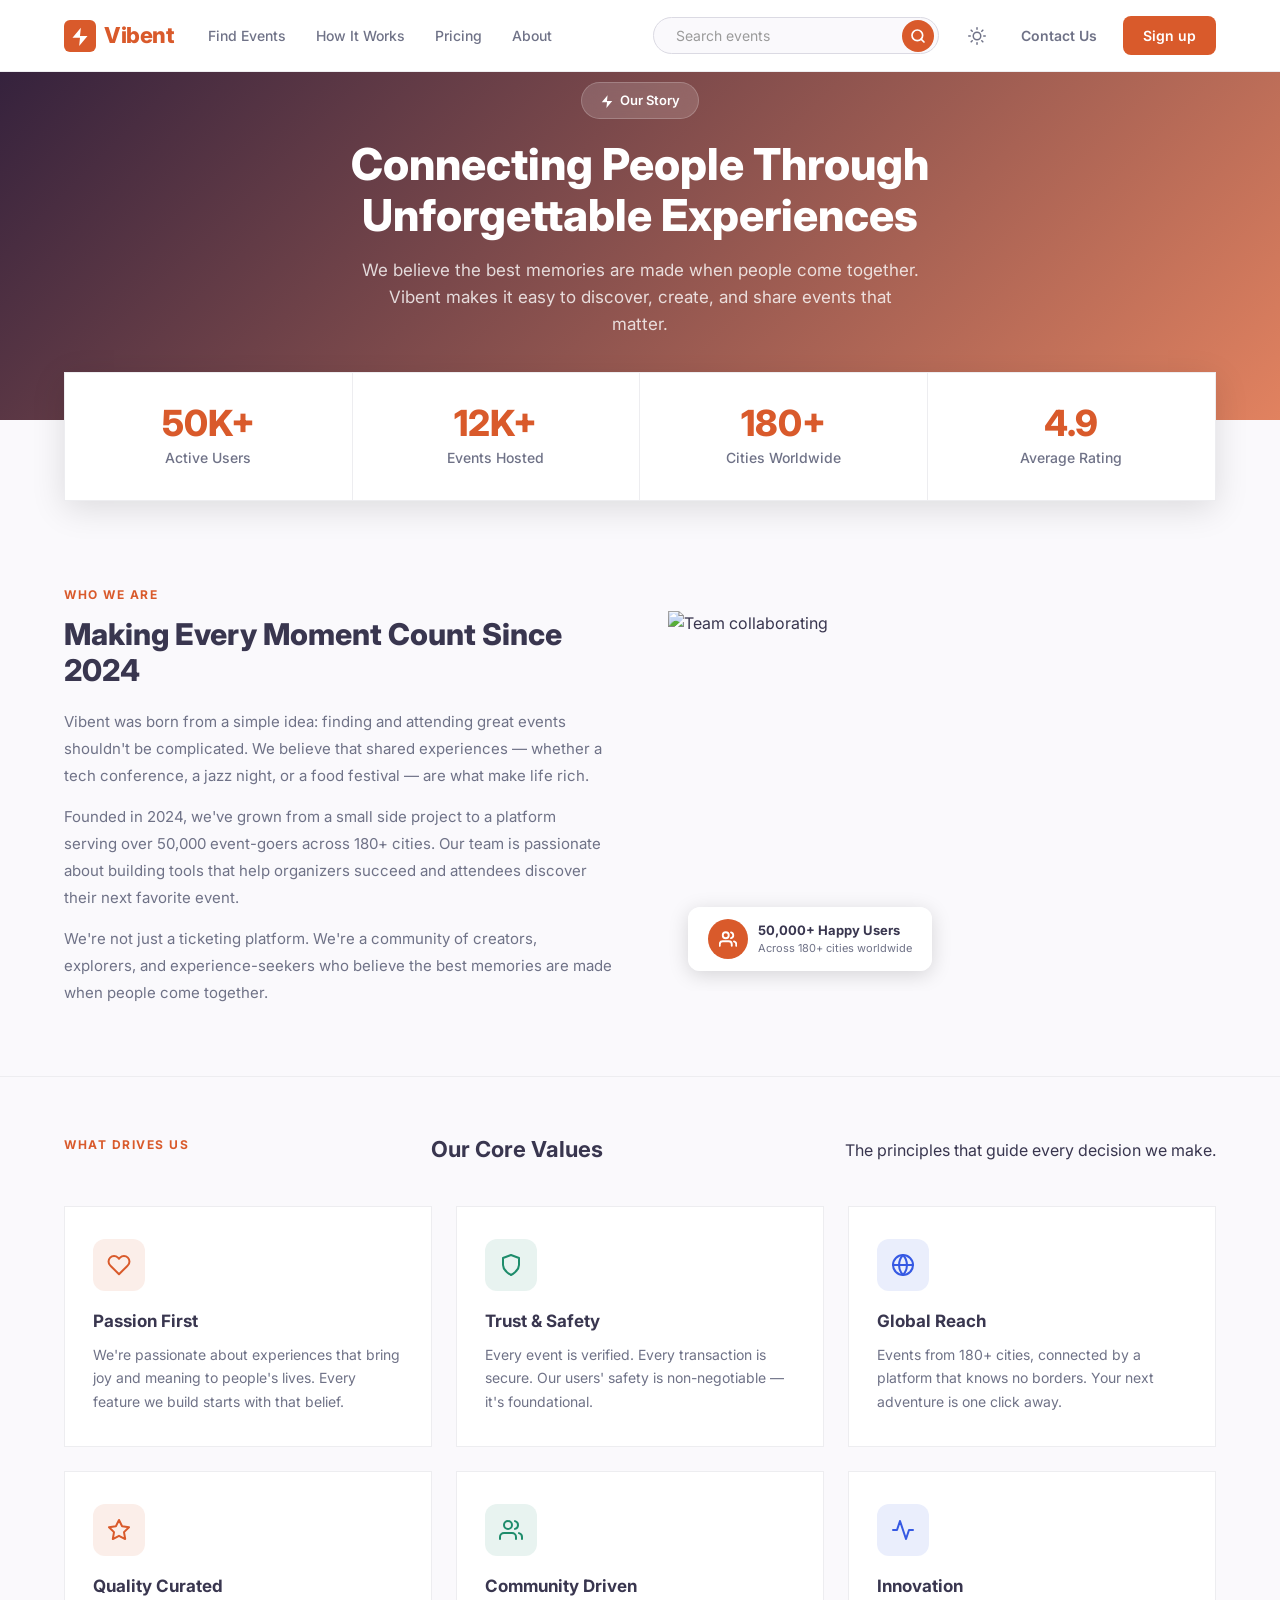
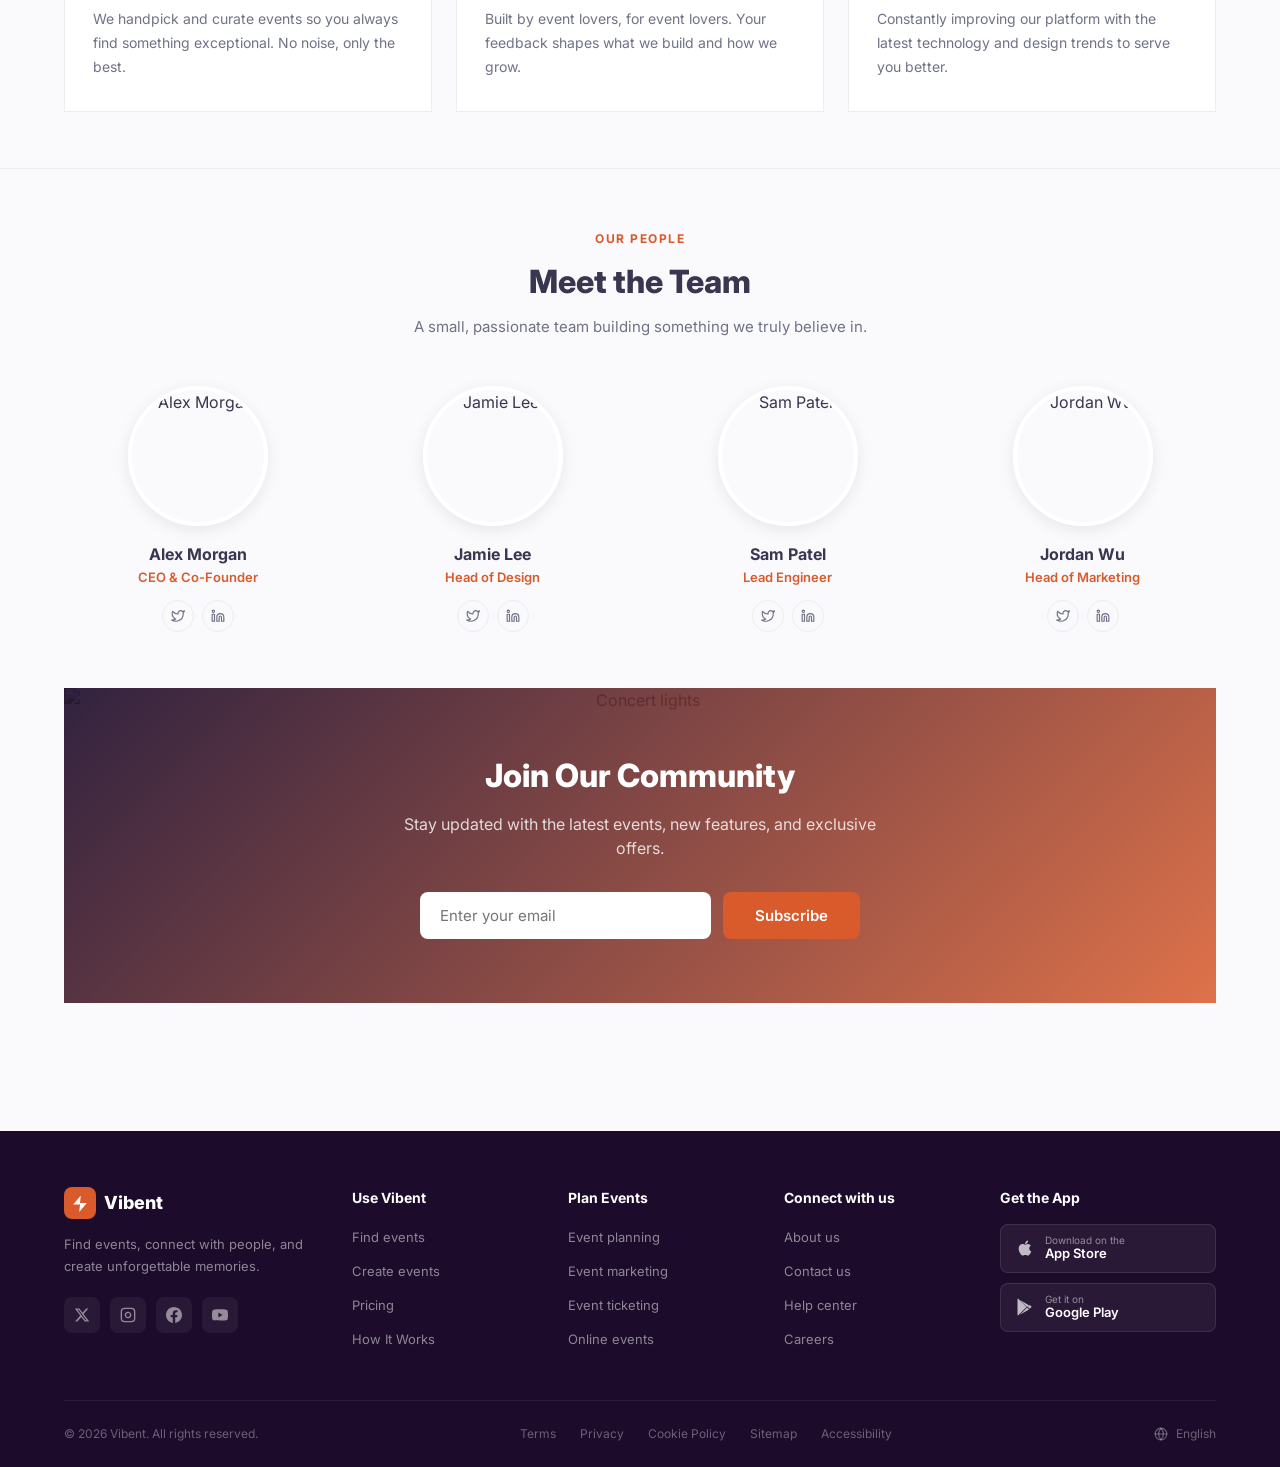
==== about.html @ e86fed25 "Initial project setup" ====
<!DOCTYPE html>
<html lang="en" data-theme="light">
<head>
  <meta charset="UTF-8">
  <meta name="viewport" content="width=device-width, initial-scale=1.0">
  <meta name="description" content="About Vibent — Our mission to connect people through unforgettable experiences.">
  <title>About — Vibent</title>
  <link rel="icon" type="image/svg+xml" href="favicon.svg">
  <link rel="preconnect" href="https://fonts.googleapis.com">
  <link rel="preconnect" href="https://fonts.gstatic.com" crossorigin>
  <link href="https://fonts.googleapis.com/css2?family=Inter:wght@400;500;600;700;800&display=swap" rel="stylesheet">
  <link rel="stylesheet" href="css/style.css">
  <link rel="stylesheet" href="css/responsive.css">
  <link rel="stylesheet" href="css/animations.css">
  <link rel="stylesheet" href="css/darkmode.css">
  <style>
    .about-hero-v2 { position:relative; height:420px; display:flex; align-items:center; overflow:hidden; }
    .about-hero-v2__bg { position:absolute; inset:0; }
    .about-hero-v2__bg img { width:100%; height:100%; object-fit:cover; }
    .about-hero-v2__overlay { position:absolute; inset:0; background:linear-gradient(135deg, rgba(28,11,43,0.92) 0%, rgba(217,90,43,0.75) 100%); }
    .about-hero-v2__content { position:relative; z-index:1; text-align:center; width:100%; }
    .about-hero-v2__badge { display:inline-flex; align-items:center; gap:6px; background:rgba(255,255,255,0.15); backdrop-filter:blur(8px); border:1px solid rgba(255,255,255,0.2); padding:8px 18px; border-radius:100px; font-size:13px; font-weight:600; color:#fff; margin-bottom:20px; }
    .about-hero-v2__title { font-size:44px; font-weight:800; color:#fff; line-height:1.15; margin-bottom:16px; }
    .about-hero-v2__sub { font-size:17px; color:rgba(255,255,255,0.8); max-width:560px; margin:0 auto; line-height:1.6; }

    .about-stats { display:grid; grid-template-columns:repeat(4,1fr); gap:0; background:var(--bg-white); border-radius:var(--radius-xl); box-shadow:var(--shadow-lg); margin-top:-48px; position:relative; z-index:2; border:1px solid var(--border-light); }
    .about-stat { text-align:center; padding:32px 20px; border-right:1px solid var(--border-light); }
    .about-stat:last-child { border-right:none; }
    .about-stat__number { font-size:36px; font-weight:800; color:var(--primary); line-height:1; margin-bottom:6px; }
    .about-stat__label { font-size:14px; color:var(--text-secondary); font-weight:500; }

    .about-story { display:grid; grid-template-columns:1fr 1fr; gap:56px; align-items:center; }
    .about-story__tag { display:inline-block; font-size:12px; font-weight:700; text-transform:uppercase; letter-spacing:1.5px; color:var(--primary); margin-bottom:12px; }
    .about-story__title { font-size:30px; font-weight:800; color:var(--text); line-height:1.2; margin-bottom:20px; }
    .about-story__text { font-size:15px; color:var(--text-secondary); line-height:1.8; margin-bottom:14px; }
    .about-story__image { border-radius:var(--radius-xl); overflow:hidden; position:relative; }
    .about-story__image img { width:100%; height:380px; object-fit:cover; display:block; }
    .about-story__image-badge { position:absolute; bottom:20px; left:20px; background:rgba(255,255,255,0.95); backdrop-filter:blur(8px); padding:12px 20px; border-radius:var(--radius-lg); display:flex; align-items:center; gap:10px; box-shadow:0 4px 20px rgba(0,0,0,0.15); }
    .about-story__image-badge-icon { width:40px; height:40px; background:var(--primary); border-radius:50%; display:flex; align-items:center; justify-content:center; color:#fff; }
    .about-story__image-badge-text { font-size:13px; font-weight:700; color:var(--text); }
    .about-story__image-badge-sub { font-size:11px; color:var(--text-secondary); font-weight:400; }

    .about-values-v2 { display:grid; grid-template-columns:repeat(3,1fr); gap:24px; }
    .about-value-v2 { background:var(--bg-white); border:1px solid var(--border-light); border-radius:var(--radius-xl); padding:32px 28px; transition:all 0.3s; position:relative; overflow:hidden; }
    .about-value-v2:hover { transform:translateY(-4px); box-shadow:var(--shadow-lg); border-color:var(--primary); }
    .about-value-v2::before { content:''; position:absolute; top:0; left:0; right:0; height:3px; background:var(--primary); transform:scaleX(0); transition:transform 0.3s; transform-origin:left; }
    .about-value-v2:hover::before { transform:scaleX(1); }
    .about-value-v2__icon { width:52px; height:52px; border-radius:var(--radius-lg); display:flex; align-items:center; justify-content:center; margin-bottom:18px; }
    .about-value-v2__icon svg { width:24px; height:24px; }
    .about-value-v2 h3 { font-size:17px; font-weight:700; color:var(--text); margin-bottom:8px; }
    .about-value-v2 p { font-size:14px; color:var(--text-secondary); line-height:1.7; }

    .about-team-v2__header { text-align:center; margin-bottom:48px; }
    .about-team-v2__tag { display:inline-block; font-size:12px; font-weight:700; text-transform:uppercase; letter-spacing:1.5px; color:var(--primary); margin-bottom:10px; }
    .about-team-v2__title { font-size:32px; font-weight:800; color:var(--text); margin-bottom:10px; }
    .about-team-v2__sub { font-size:15px; color:var(--text-secondary); max-width:480px; margin:0 auto; }

    .about-team-v2 { display:grid; grid-template-columns:repeat(4,1fr); gap:28px; }
    .about-team-card { text-align:center; }
    .about-team-card__image { width:140px; height:140px; border-radius:50%; overflow:hidden; margin:0 auto 16px; border:4px solid var(--bg-white); box-shadow:var(--shadow-md); position:relative; transition:transform 0.3s; }
    .about-team-card:hover .about-team-card__image { transform:scale(1.05); }
    .about-team-card__image img { width:100%; height:100%; object-fit:cover; }
    .about-team-card__name { font-size:16px; font-weight:700; color:var(--text); margin-bottom:2px; }
    .about-team-card__role { font-size:13px; color:var(--primary); font-weight:600; margin-bottom:12px; }
    .about-team-card__socials { display:flex; justify-content:center; gap:8px; }
    .about-team-card__social { width:32px; height:32px; border-radius:50%; border:1px solid var(--border-light); display:flex; align-items:center; justify-content:center; color:var(--text-secondary); transition:all 0.2s; }
    .about-team-card__social:hover { background:var(--primary); color:#fff; border-color:var(--primary); }
    .about-team-card__social svg { width:14px; height:14px; }

    .about-cta { position:relative; border-radius:var(--radius-xl); overflow:hidden; padding:64px 48px; text-align:center; }
    .about-cta__bg { position:absolute; inset:0; }
    .about-cta__bg img { width:100%; height:100%; object-fit:cover; }
    .about-cta__overlay { position:absolute; inset:0; background:linear-gradient(135deg, rgba(28,11,43,0.9) 0%, rgba(217,90,43,0.85) 100%); }
    .about-cta__content { position:relative; z-index:1; }
    .about-cta__title { font-size:32px; font-weight:800; color:#fff; margin-bottom:12px; }
    .about-cta__sub { font-size:16px; color:rgba(255,255,255,0.8); margin-bottom:32px; max-width:480px; margin-left:auto; margin-right:auto; }
    .about-cta__form { display:flex; gap:12px; max-width:440px; margin:0 auto; }
    .about-cta__form input { flex:1; padding:14px 20px; border:none; border-radius:var(--radius); font-size:15px; outline:none; }
    .about-cta__form button { padding:14px 32px; background:var(--primary); color:#fff; border:none; border-radius:var(--radius); font-size:15px; font-weight:600; cursor:pointer; transition:background 0.2s; white-space:nowrap; }
    .about-cta__form button:hover { background:#c04a20; }

    @media(max-width:1024px) {
      .about-hero-v2__title { font-size:34px; }
      .about-stats { grid-template-columns:repeat(2,1fr); }
      .about-stat:nth-child(2) { border-right:none; }
      .about-stat:nth-child(1),.about-stat:nth-child(2) { border-bottom:1px solid var(--border-light); }
      .about-story { grid-template-columns:1fr; gap:40px; }
      .about-values-v2 { grid-template-columns:repeat(2,1fr); }
      .about-team-v2 { grid-template-columns:repeat(2,1fr); gap:32px; }
    }
    @media(max-width:640px) {
      .about-hero-v2 { height:340px; }
      .about-hero-v2__title { font-size:26px; }
      .about-hero-v2__sub { font-size:15px; }
      .about-stats { grid-template-columns:1fr 1fr; margin-top:-32px; }
      .about-stat { padding:24px 16px; }
      .about-stat__number { font-size:28px; }
      .about-story__title { font-size:24px; }
      .about-values-v2 { grid-template-columns:1fr; }
      .about-team-v2 { grid-template-columns:1fr 1fr; }
      .about-cta { padding:40px 24px; }
      .about-cta__title { font-size:24px; }
      .about-cta__form { flex-direction:column; }
    }
  </style>
</head>
<body>

  <nav class="navbar" id="navbar">
    <div class="navbar__inner">
      <a href="index.html" class="navbar__brand">
        <span class="navbar__brand-icon"><svg width="20" height="20" viewBox="0 0 24 24" fill="currentColor"><path d="M13 2L3 14h9l-1 10 10-12h-9l1-10z"/></svg></span>
        Vibent
      </a>
      <div class="navbar__links" id="navLinks">
        <a href="events.html" class="navbar__link">Find Events</a>
        <a href="how-it-works.html" class="navbar__link">How It Works</a>
        <a href="pricing.html" class="navbar__link">Pricing</a>
        <a href="about.html" class="navbar__link">About</a>
      </div>
      <div class="navbar__spacer"></div>
      <div class="navbar__search">
        <input type="text" id="navSearchInput" placeholder="Search events" aria-label="Search events">
        <button class="navbar__search-btn" aria-label="Search">
          <svg width="16" height="16" viewBox="0 0 24 24" fill="none" stroke="currentColor" stroke-width="2.5" stroke-linecap="round" stroke-linejoin="round"><circle cx="11" cy="11" r="8"/><line x1="21" y1="21" x2="16.65" y2="16.65"/></svg>
        </button>
      </div>
      <div class="navbar__actions">
        <button class="theme-toggle" id="themeToggle" aria-label="Toggle dark mode">
          <svg class="icon-sun" width="18" height="18" viewBox="0 0 24 24" fill="none" stroke="currentColor" stroke-width="2" stroke-linecap="round" stroke-linejoin="round"><circle cx="12" cy="12" r="5"/><line x1="12" y1="1" x2="12" y2="3"/><line x1="12" y1="21" x2="12" y2="23"/><line x1="4.22" y1="4.22" x2="5.64" y2="5.64"/><line x1="18.36" y1="18.36" x2="19.78" y2="19.78"/><line x1="1" y1="12" x2="3" y2="12"/><line x1="21" y1="12" x2="23" y2="12"/><line x1="4.22" y1="19.78" x2="5.64" y2="18.36"/><line x1="18.36" y1="5.64" x2="19.78" y2="4.22"/></svg>
          <svg class="icon-moon" width="18" height="18" viewBox="0 0 24 24" fill="none" stroke="currentColor" stroke-width="2" stroke-linecap="round" stroke-linejoin="round"><path d="M21 12.79A9 9 0 1 1 11.21 3 7 7 0 0 0 21 12.79z"/></svg>
        </button>
        <a href="contact.html" class="btn btn--ghost" style="font-size:14px;">Contact Us</a>
        <a href="pricing.html" class="btn btn--primary" style="font-size:14px;">Sign up</a>
        <button class="navbar__hamburger" id="hamburger" aria-label="Menu">
          <span></span><span></span><span></span>
        </button>
      </div>
    </div>
  </nav>

  <!-- HERO -->
  <section class="about-hero-v2">
    <div class="about-hero-v2__bg">
      <img src="https://images.unsplash.com/photo-1540575467063-178a50c2df87?w=1400&h=500&fit=crop" alt="Event crowd" loading="eager">
    </div>
    <div class="about-hero-v2__overlay"></div>
    <div class="container about-hero-v2__content">
      <div class="about-hero-v2__badge">
        <svg width="14" height="14" viewBox="0 0 24 24" fill="currentColor"><path d="M13 2L3 14h9l-1 10 10-12h-9l1-10z"/></svg>
        Our Story
      </div>
      <h1 class="about-hero-v2__title">Connecting People Through<br>Unforgettable Experiences</h1>
      <p class="about-hero-v2__sub">We believe the best memories are made when people come together. Vibent makes it easy to discover, create, and share events that matter.</p>
    </div>
  </section>

  <!-- STATS -->
  <section style="padding:0 24px;">
    <div class="container">
      <div class="about-stats">
        <div class="about-stat">
          <div class="about-stat__number">50K+</div>
          <div class="about-stat__label">Active Users</div>
        </div>
        <div class="about-stat">
          <div class="about-stat__number">12K+</div>
          <div class="about-stat__label">Events Hosted</div>
        </div>
        <div class="about-stat">
          <div class="about-stat__number">180+</div>
          <div class="about-stat__label">Cities Worldwide</div>
        </div>
        <div class="about-stat">
          <div class="about-stat__number">4.9</div>
          <div class="about-stat__label">Average Rating</div>
        </div>
      </div>
    </div>
  </section>

  <!-- STORY -->
  <section class="section" style="padding-top:80px;">
    <div class="container">
      <div class="about-story">
        <div>
          <span class="about-story__tag">Who We Are</span>
          <h2 class="about-story__title">Making Every Moment Count Since 2024</h2>
          <p class="about-story__text">Vibent was born from a simple idea: finding and attending great events shouldn't be complicated. We believe that shared experiences — whether a tech conference, a jazz night, or a food festival — are what make life rich.</p>
          <p class="about-story__text">Founded in 2024, we've grown from a small side project to a platform serving over 50,000 event-goers across 180+ cities. Our team is passionate about building tools that help organizers succeed and attendees discover their next favorite event.</p>
          <p class="about-story__text">We're not just a ticketing platform. We're a community of creators, explorers, and experience-seekers who believe the best memories are made when people come together.</p>
        </div>
        <div class="about-story__image">
          <img src="https://images.unsplash.com/photo-1522071820081-009f0129c71c?w=600&h=400&fit=crop" alt="Team collaborating" loading="lazy">
          <div class="about-story__image-badge">
            <div class="about-story__image-badge-icon">
              <svg width="18" height="18" viewBox="0 0 24 24" fill="none" stroke="currentColor" stroke-width="2.5" stroke-linecap="round" stroke-linejoin="round"><path d="M17 21v-2a4 4 0 0 0-4-4H5a4 4 0 0 0-4 4v2"/><circle cx="9" cy="7" r="4"/><path d="M23 21v-2a4 4 0 0 0-3-3.87"/><path d="M16 3.13a4 4 0 0 1 0 7.75"/></svg>
            </div>
            <div>
              <div class="about-story__image-badge-text">50,000+ Happy Users</div>
              <div class="about-story__image-badge-sub">Across 180+ cities worldwide</div>
            </div>
          </div>
        </div>
      </div>
    </div>
  </section>

  <!-- VALUES -->
  <section class="section" style="background:var(--bg-secondary);border-top:1px solid var(--border-light);border-bottom:1px solid var(--border-light);">
    <div class="container">
      <div class="section__header" style="text-align:center;margin-bottom:40px;">
        <span style="display:inline-block;font-size:12px;font-weight:700;text-transform:uppercase;letter-spacing:1.5px;color:var(--primary);margin-bottom:10px;">What Drives Us</span>
        <h2 class="section__title">Our Core Values</h2>
        <p class="section__desc">The principles that guide every decision we make.</p>
      </div>
      <div class="about-values-v2">
        <div class="about-value-v2">
          <div class="about-value-v2__icon" style="background:rgba(217,90,43,0.1);color:var(--primary);">
            <svg viewBox="0 0 24 24" fill="none" stroke="currentColor" stroke-width="2" stroke-linecap="round" stroke-linejoin="round"><path d="M20.84 4.61a5.5 5.5 0 0 0-7.78 0L12 5.67l-1.06-1.06a5.5 5.5 0 0 0-7.78 7.78l1.06 1.06L12 21.23l7.78-7.78 1.06-1.06a5.5 5.5 0 0 0 0-7.78z"/></svg>
          </div>
          <h3>Passion First</h3>
          <p>We're passionate about experiences that bring joy and meaning to people's lives. Every feature we build starts with that belief.</p>
        </div>
        <div class="about-value-v2">
          <div class="about-value-v2__icon" style="background:rgba(30,140,107,0.1);color:#1E8C6B;">
            <svg viewBox="0 0 24 24" fill="none" stroke="currentColor" stroke-width="2" stroke-linecap="round" stroke-linejoin="round"><path d="M12 22s8-4 8-10V5l-8-3-8 3v7c0 6 8 10 8 10z"/></svg>
          </div>
          <h3>Trust & Safety</h3>
          <p>Every event is verified. Every transaction is secure. Our users' safety is non-negotiable — it's foundational.</p>
        </div>
        <div class="about-value-v2">
          <div class="about-value-v2__icon" style="background:rgba(54,89,227,0.1);color:#3659E3;">
            <svg viewBox="0 0 24 24" fill="none" stroke="currentColor" stroke-width="2" stroke-linecap="round" stroke-linejoin="round"><circle cx="12" cy="12" r="10"/><line x1="2" y1="12" x2="22" y2="12"/><path d="M12 2a15.3 15.3 0 0 1 4 10 15.3 15.3 0 0 1-4 10 15.3 15.3 0 0 1-4-10 15.3 15.3 0 0 1 4-10z"/></svg>
          </div>
          <h3>Global Reach</h3>
          <p>Events from 180+ cities, connected by a platform that knows no borders. Your next adventure is one click away.</p>
        </div>
        <div class="about-value-v2">
          <div class="about-value-v2__icon" style="background:rgba(217,90,43,0.1);color:var(--primary);">
            <svg viewBox="0 0 24 24" fill="none" stroke="currentColor" stroke-width="2" stroke-linecap="round" stroke-linejoin="round"><polygon points="12 2 15.09 8.26 22 9.27 17 14.14 18.18 21.02 12 17.77 5.82 21.02 7 14.14 2 9.27 8.91 8.26 12 2"/></svg>
          </div>
          <h3>Quality Curated</h3>
          <p>We handpick and curate events so you always find something exceptional. No noise, only the best.</p>
        </div>
        <div class="about-value-v2">
          <div class="about-value-v2__icon" style="background:rgba(30,140,107,0.1);color:#1E8C6B;">
            <svg viewBox="0 0 24 24" fill="none" stroke="currentColor" stroke-width="2" stroke-linecap="round" stroke-linejoin="round"><path d="M17 21v-2a4 4 0 0 0-4-4H5a4 4 0 0 0-4 4v2"/><circle cx="9" cy="7" r="4"/><path d="M23 21v-2a4 4 0 0 0-3-3.87"/><path d="M16 3.13a4 4 0 0 1 0 7.75"/></svg>
          </div>
          <h3>Community Driven</h3>
          <p>Built by event lovers, for event lovers. Your feedback shapes what we build and how we grow.</p>
        </div>
        <div class="about-value-v2">
          <div class="about-value-v2__icon" style="background:rgba(54,89,227,0.1);color:#3659E3;">
            <svg viewBox="0 0 24 24" fill="none" stroke="currentColor" stroke-width="2" stroke-linecap="round" stroke-linejoin="round"><polyline points="22 12 18 12 15 21 9 3 6 12 2 12"/></svg>
          </div>
          <h3>Innovation</h3>
          <p>Constantly improving our platform with the latest technology and design trends to serve you better.</p>
        </div>
      </div>
    </div>
  </section>

  <!-- TEAM -->
  <section class="section">
    <div class="container">
      <div class="about-team-v2__header">
        <span class="about-team-v2__tag">Our People</span>
        <h2 class="about-team-v2__title">Meet the Team</h2>
        <p class="about-team-v2__sub">A small, passionate team building something we truly believe in.</p>
      </div>
      <div class="about-team-v2">
        <div class="about-team-card">
          <div class="about-team-card__image">
            <img src="https://images.unsplash.com/photo-1507003211169-0a1dd7228f2d?w=300&h=300&fit=crop&crop=face" alt="Alex Morgan" loading="lazy">
          </div>
          <div class="about-team-card__name">Alex Morgan</div>
          <div class="about-team-card__role">CEO & Co-Founder</div>
          <div class="about-team-card__socials">
            <a href="#" class="about-team-card__social" aria-label="Twitter"><svg viewBox="0 0 24 24" fill="none" stroke="currentColor" stroke-width="2" stroke-linecap="round" stroke-linejoin="round"><path d="M23 3a10.9 10.9 0 0 1-3.14 1.53 4.48 4.48 0 0 0-7.86 3v1A10.66 10.66 0 0 1 3 4s-4 9 5 13a11.64 11.64 0 0 1-7 2c9 5 20 0 20-11.5a4.5 4.5 0 0 0-.08-.83A7.72 7.72 0 0 0 23 3z"/></svg></a>
            <a href="#" class="about-team-card__social" aria-label="LinkedIn"><svg viewBox="0 0 24 24" fill="none" stroke="currentColor" stroke-width="2" stroke-linecap="round" stroke-linejoin="round"><path d="M16 8a6 6 0 0 1 6 6v7h-4v-7a2 2 0 0 0-2-2 2 2 0 0 0-2 2v7h-4v-7a6 6 0 0 1 6-6z"/><rect x="2" y="9" width="4" height="12"/><circle cx="4" cy="4" r="2"/></svg></a>
          </div>
        </div>
        <div class="about-team-card">
          <div class="about-team-card__image">
            <img src="https://images.unsplash.com/photo-1494790108377-be9c29b29330?w=300&h=300&fit=crop&crop=face" alt="Jamie Lee" loading="lazy">
          </div>
          <div class="about-team-card__name">Jamie Lee</div>
          <div class="about-team-card__role">Head of Design</div>
          <div class="about-team-card__socials">
            <a href="#" class="about-team-card__social" aria-label="Twitter"><svg viewBox="0 0 24 24" fill="none" stroke="currentColor" stroke-width="2" stroke-linecap="round" stroke-linejoin="round"><path d="M23 3a10.9 10.9 0 0 1-3.14 1.53 4.48 4.48 0 0 0-7.86 3v1A10.66 10.66 0 0 1 3 4s-4 9 5 13a11.64 11.64 0 0 1-7 2c9 5 20 0 20-11.5a4.5 4.5 0 0 0-.08-.83A7.72 7.72 0 0 0 23 3z"/></svg></a>
            <a href="#" class="about-team-card__social" aria-label="LinkedIn"><svg viewBox="0 0 24 24" fill="none" stroke="currentColor" stroke-width="2" stroke-linecap="round" stroke-linejoin="round"><path d="M16 8a6 6 0 0 1 6 6v7h-4v-7a2 2 0 0 0-2-2 2 2 0 0 0-2 2v7h-4v-7a6 6 0 0 1 6-6z"/><rect x="2" y="9" width="4" height="12"/><circle cx="4" cy="4" r="2"/></svg></a>
          </div>
        </div>
        <div class="about-team-card">
          <div class="about-team-card__image">
            <img src="https://images.unsplash.com/photo-1472099645785-5658abf4ff4e?w=300&h=300&fit=crop&crop=face" alt="Sam Patel" loading="lazy">
          </div>
          <div class="about-team-card__name">Sam Patel</div>
          <div class="about-team-card__role">Lead Engineer</div>
          <div class="about-team-card__socials">
            <a href="#" class="about-team-card__social" aria-label="Twitter"><svg viewBox="0 0 24 24" fill="none" stroke="currentColor" stroke-width="2" stroke-linecap="round" stroke-linejoin="round"><path d="M23 3a10.9 10.9 0 0 1-3.14 1.53 4.48 4.48 0 0 0-7.86 3v1A10.66 10.66 0 0 1 3 4s-4 9 5 13a11.64 11.64 0 0 1-7 2c9 5 20 0 20-11.5a4.5 4.5 0 0 0-.08-.83A7.72 7.72 0 0 0 23 3z"/></svg></a>
            <a href="#" class="about-team-card__social" aria-label="LinkedIn"><svg viewBox="0 0 24 24" fill="none" stroke="currentColor" stroke-width="2" stroke-linecap="round" stroke-linejoin="round"><path d="M16 8a6 6 0 0 1 6 6v7h-4v-7a2 2 0 0 0-2-2 2 2 0 0 0-2 2v7h-4v-7a6 6 0 0 1 6-6z"/><rect x="2" y="9" width="4" height="12"/><circle cx="4" cy="4" r="2"/></svg></a>
          </div>
        </div>
        <div class="about-team-card">
          <div class="about-team-card__image">
            <img src="https://images.unsplash.com/photo-1438761681033-6461ffad8d80?w=300&h=300&fit=crop&crop=face" alt="Jordan Wu" loading="lazy">
          </div>
          <div class="about-team-card__name">Jordan Wu</div>
          <div class="about-team-card__role">Head of Marketing</div>
          <div class="about-team-card__socials">
            <a href="#" class="about-team-card__social" aria-label="Twitter"><svg viewBox="0 0 24 24" fill="none" stroke="currentColor" stroke-width="2" stroke-linecap="round" stroke-linejoin="round"><path d="M23 3a10.9 10.9 0 0 1-3.14 1.53 4.48 4.48 0 0 0-7.86 3v1A10.66 10.66 0 0 1 3 4s-4 9 5 13a11.64 11.64 0 0 1-7 2c9 5 20 0 20-11.5a4.5 4.5 0 0 0-.08-.83A7.72 7.72 0 0 0 23 3z"/></svg></a>
            <a href="#" class="about-team-card__social" aria-label="LinkedIn"><svg viewBox="0 0 24 24" fill="none" stroke="currentColor" stroke-width="2" stroke-linecap="round" stroke-linejoin="round"><path d="M16 8a6 6 0 0 1 6 6v7h-4v-7a2 2 0 0 0-2-2 2 2 0 0 0-2 2v7h-4v-7a6 6 0 0 1 6-6z"/><rect x="2" y="9" width="4" height="12"/><circle cx="4" cy="4" r="2"/></svg></a>
          </div>
        </div>
      </div>
    </div>
  </section>

  <!-- CTA -->
  <section class="section" style="padding-top:0;">
    <div class="container">
      <div class="about-cta">
        <div class="about-cta__bg">
          <img src="https://images.unsplash.com/photo-1492684223066-81342ee5ff30?w=1200&h=500&fit=crop" alt="Concert lights" loading="lazy">
        </div>
        <div class="about-cta__overlay"></div>
        <div class="about-cta__content">
          <h2 class="about-cta__title">Join Our Community</h2>
          <p class="about-cta__sub">Stay updated with the latest events, new features, and exclusive offers.</p>
          <form class="about-cta__form" id="newsletterForm">
            <input type="email" placeholder="Enter your email" required aria-label="Email address">
            <button type="submit">Subscribe</button>
          </form>
        </div>
      </div>
    </div>
  </section>

  <footer class="footer">
    <div class="container">
      <!-- Main Grid -->
      <div style="display:grid;grid-template-columns:1.4fr 1fr 1fr 1fr 1.2fr;gap:36px;padding-bottom:40px;border-bottom:1px solid rgba(255,255,255,0.08);">
        <!-- Brand -->
        <div>
          <a href="index.html" style="display:inline-flex;align-items:center;gap:8px;text-decoration:none;margin-bottom:14px;">
            <span style="width:32px;height:32px;background:var(--primary);border-radius:8px;display:flex;align-items:center;justify-content:center;color:#fff;"><svg width="18" height="18" viewBox="0 0 24 24" fill="currentColor"><path d="M13 2L3 14h9l-1 10 10-12h-9l1-10z"/></svg></span>
            <span style="font-size:18px;font-weight:800;color:#fff;">Vibent</span>
          </a>
          <p style="color:rgba(255,255,255,0.5);font-size:13px;line-height:1.7;max-width:260px;margin-bottom:20px;">Find events, connect with people, and create unforgettable memories.</p>
          <div style="display:flex;gap:10px;">
            <a href="#" style="width:36px;height:36px;display:flex;align-items:center;justify-content:center;border-radius:8px;background:rgba(255,255,255,0.06);color:rgba(255,255,255,0.5);transition:all 0.2s;text-decoration:none;" onmouseover="this.style.background='#1DA1F2';this.style.color='#fff'" onmouseout="this.style.background='rgba(255,255,255,0.06)';this.style.color='rgba(255,255,255,0.5)'" aria-label="Twitter"><svg width="16" height="16" viewBox="0 0 24 24" fill="currentColor"><path d="M18.244 2.25h3.308l-7.227 8.26 8.502 11.24H16.17l-5.214-6.817L4.99 21.75H1.68l7.73-8.835L1.254 2.25H8.08l4.713 6.231zm-1.161 17.52h1.833L7.084 4.126H5.117z"/></svg></a>
            <a href="#" style="width:36px;height:36px;display:flex;align-items:center;justify-content:center;border-radius:8px;background:rgba(255,255,255,0.06);color:rgba(255,255,255,0.5);transition:all 0.2s;text-decoration:none;" onmouseover="this.style.background='linear-gradient(45deg,#f09433,#e6683c,#dc2743,#cc2366,#bc1888)';this.style.color='#fff'" onmouseout="this.style.background='rgba(255,255,255,0.06)';this.style.color='rgba(255,255,255,0.5)'" aria-label="Instagram"><svg width="16" height="16" viewBox="0 0 24 24" fill="none" stroke="currentColor" stroke-width="2"><rect x="2" y="2" width="20" height="20" rx="5"/><path d="M16 11.37A4 4 0 1 1 12.63 8 4 4 0 0 1 16 11.37z"/><line x1="17.5" y1="6.5" x2="17.51" y2="6.5"/></svg></a>
            <a href="#" style="width:36px;height:36px;display:flex;align-items:center;justify-content:center;border-radius:8px;background:rgba(255,255,255,0.06);color:rgba(255,255,255,0.5);transition:all 0.2s;text-decoration:none;" onmouseover="this.style.background='#1877F2';this.style.color='#fff'" onmouseout="this.style.background='rgba(255,255,255,0.06)';this.style.color='rgba(255,255,255,0.5)'" aria-label="Facebook"><svg width="16" height="16" viewBox="0 0 24 24" fill="currentColor"><path d="M24 12.073c0-6.627-5.373-12-12-12s-12 5.373-12 12c0 5.99 4.388 10.954 10.125 11.854v-8.385H7.078v-3.47h3.047V9.43c0-3.007 1.792-4.669 4.533-4.669 1.312 0 2.686.235 2.686.235v2.953H15.83c-1.491 0-1.956.925-1.956 1.874v2.25h3.328l-.532 3.47h-2.796v8.385C19.612 23.027 24 18.062 24 12.073z"/></svg></a>
            <a href="#" style="width:36px;height:36px;display:flex;align-items:center;justify-content:center;border-radius:8px;background:rgba(255,255,255,0.06);color:rgba(255,255,255,0.5);transition:all 0.2s;text-decoration:none;" onmouseover="this.style.background='#FF0000';this.style.color='#fff'" onmouseout="this.style.background='rgba(255,255,255,0.06)';this.style.color='rgba(255,255,255,0.5)'" aria-label="YouTube"><svg width="16" height="16" viewBox="0 0 24 24" fill="currentColor"><path d="M23.498 6.186a3.016 3.016 0 0 0-2.122-2.136C19.505 3.545 12 3.545 12 3.545s-7.505 0-9.377.505A3.017 3.017 0 0 0 .502 6.186C0 8.07 0 12 0 12s0 3.93.502 5.814a3.016 3.016 0 0 0 2.122 2.136c1.871.505 9.376.505 9.376.505s7.505 0 9.377-.505a3.015 3.015 0 0 0 2.122-2.136C24 15.93 24 12 24 12s0-3.93-.502-5.814zM9.545 15.568V8.432L15.818 12l-6.273 3.568z"/></svg></a>
          </div>
        </div>

        <!-- Use Vibent -->
        <div>
          <h4 style="color:#fff;font-size:14px;font-weight:700;margin-bottom:16px;">Use Vibent</h4>
          <ul style="list-style:none;padding:0;margin:0;">
            <li style="margin-bottom:10px;"><a href="events.html" style="color:rgba(255,255,255,0.5);font-size:13px;text-decoration:none;transition:color 0.2s;" onmouseover="this.style.color='#fff'" onmouseout="this.style.color='rgba(255,255,255,0.5)'">Find events</a></li>
            <li style="margin-bottom:10px;"><a href="pricing.html" style="color:rgba(255,255,255,0.5);font-size:13px;text-decoration:none;transition:color 0.2s;" onmouseover="this.style.color='#fff'" onmouseout="this.style.color='rgba(255,255,255,0.5)'">Create events</a></li>
            <li style="margin-bottom:10px;"><a href="pricing.html" style="color:rgba(255,255,255,0.5);font-size:13px;text-decoration:none;transition:color 0.2s;" onmouseover="this.style.color='#fff'" onmouseout="this.style.color='rgba(255,255,255,0.5)'">Pricing</a></li>
            <li style="margin-bottom:10px;"><a href="how-it-works.html" style="color:rgba(255,255,255,0.5);font-size:13px;text-decoration:none;transition:color 0.2s;" onmouseover="this.style.color='#fff'" onmouseout="this.style.color='rgba(255,255,255,0.5)'">How It Works</a></li>
          </ul>
        </div>

        <!-- Plan Events -->
        <div>
          <h4 style="color:#fff;font-size:14px;font-weight:700;margin-bottom:16px;">Plan Events</h4>
          <ul style="list-style:none;padding:0;margin:0;">
            <li style="margin-bottom:10px;"><a href="pricing.html" style="color:rgba(255,255,255,0.5);font-size:13px;text-decoration:none;transition:color 0.2s;" onmouseover="this.style.color='#fff'" onmouseout="this.style.color='rgba(255,255,255,0.5)'">Event planning</a></li>
            <li style="margin-bottom:10px;"><a href="pricing.html" style="color:rgba(255,255,255,0.5);font-size:13px;text-decoration:none;transition:color 0.2s;" onmouseover="this.style.color='#fff'" onmouseout="this.style.color='rgba(255,255,255,0.5)'">Event marketing</a></li>
            <li style="margin-bottom:10px;"><a href="pricing.html" style="color:rgba(255,255,255,0.5);font-size:13px;text-decoration:none;transition:color 0.2s;" onmouseover="this.style.color='#fff'" onmouseout="this.style.color='rgba(255,255,255,0.5)'">Event ticketing</a></li>
            <li style="margin-bottom:10px;"><a href="events.html" style="color:rgba(255,255,255,0.5);font-size:13px;text-decoration:none;transition:color 0.2s;" onmouseover="this.style.color='#fff'" onmouseout="this.style.color='rgba(255,255,255,0.5)'">Online events</a></li>
          </ul>
        </div>

        <!-- Connect -->
        <div>
          <h4 style="color:#fff;font-size:14px;font-weight:700;margin-bottom:16px;">Connect with us</h4>
          <ul style="list-style:none;padding:0;margin:0;">
            <li style="margin-bottom:10px;"><a href="about.html" style="color:rgba(255,255,255,0.5);font-size:13px;text-decoration:none;transition:color 0.2s;" onmouseover="this.style.color='#fff'" onmouseout="this.style.color='rgba(255,255,255,0.5)'">About us</a></li>
            <li style="margin-bottom:10px;"><a href="contact.html" style="color:rgba(255,255,255,0.5);font-size:13px;text-decoration:none;transition:color 0.2s;" onmouseover="this.style.color='#fff'" onmouseout="this.style.color='rgba(255,255,255,0.5)'">Contact us</a></li>
            <li style="margin-bottom:10px;"><a href="contact.html" style="color:rgba(255,255,255,0.5);font-size:13px;text-decoration:none;transition:color 0.2s;" onmouseover="this.style.color='#fff'" onmouseout="this.style.color='rgba(255,255,255,0.5)'">Help center</a></li>
            <li style="margin-bottom:10px;"><a href="about.html" style="color:rgba(255,255,255,0.5);font-size:13px;text-decoration:none;transition:color 0.2s;" onmouseover="this.style.color='#fff'" onmouseout="this.style.color='rgba(255,255,255,0.5)'">Careers</a></li>
          </ul>
        </div>

        <!-- Download -->
        <div>
          <h4 style="color:#fff;font-size:14px;font-weight:700;margin-bottom:16px;">Get the App</h4>
          <div style="display:flex;flex-direction:column;gap:10px;">
            <a href="#" style="display:flex;align-items:center;gap:10px;padding:10px 14px;background:rgba(255,255,255,0.06);border:1px solid rgba(255,255,255,0.1);border-radius:var(--radius);text-decoration:none;transition:all 0.2s;" onmouseover="this.style.borderColor='rgba(255,255,255,0.2)'" onmouseout="this.style.borderColor='rgba(255,255,255,0.1)'">
              <svg width="20" height="20" viewBox="0 0 24 24" fill="rgba(255,255,255,0.7)"><path d="M17.05 20.28c-.98.95-2.05.8-3.08.35-1.09-.46-2.09-.48-3.24 0-1.44.62-2.2.44-3.06-.35C2.79 15.25 3.51 7.59 9.05 7.31c1.35.07 2.29.74 3.08.8 1.18-.24 2.31-.93 3.57-.84 1.51.12 2.65.72 3.4 1.8-3.12 1.87-2.38 5.98.48 7.13-.57 1.5-1.31 2.99-2.54 4.09zM12.03 7.25c-.15-2.23 1.66-4.07 3.74-4.25.32 2.32-2.12 4.51-3.74 4.25z"/></svg>
              <div>
                <div style="font-size:10px;color:rgba(255,255,255,0.5);line-height:1;">Download on the</div>
                <div style="font-size:13px;font-weight:600;color:#fff;line-height:1.3;">App Store</div>
              </div>
            </a>
            <a href="#" style="display:flex;align-items:center;gap:10px;padding:10px 14px;background:rgba(255,255,255,0.06);border:1px solid rgba(255,255,255,0.1);border-radius:var(--radius);text-decoration:none;transition:all 0.2s;" onmouseover="this.style.borderColor='rgba(255,255,255,0.2)'" onmouseout="this.style.borderColor='rgba(255,255,255,0.1)'">
              <svg width="20" height="20" viewBox="0 0 24 24" fill="rgba(255,255,255,0.7)"><path d="M3.609 1.814L13.792 12 3.61 22.186a.996.996 0 0 1-.61-.92V2.734a1 1 0 0 1 .609-.92zm10.89 10.893l2.302 2.302-10.937 6.333 8.635-8.635zm3.199-3.199l2.302 2.302-2.302 2.302-2.535-2.302 2.535-2.302zM5.864 3.458L16.8 9.79l-2.302 2.302L5.864 3.458z"/></svg>
              <div>
                <div style="font-size:10px;color:rgba(255,255,255,0.5);line-height:1;">Get it on</div>
                <div style="font-size:13px;font-weight:600;color:#fff;line-height:1.3;">Google Play</div>
              </div>
            </a>
          </div>
        </div>
      </div>

      <!-- Bottom -->
      <div style="display:flex;align-items:center;justify-content:space-between;padding:24px 0;flex-wrap:wrap;gap:12px;">
        <div style="display:flex;align-items:center;gap:16px;">
          <p style="color:rgba(255,255,255,0.35);font-size:12px;margin:0;">&copy; 2026 Vibent. All rights reserved.</p>
        </div>
        <div style="display:flex;align-items:center;gap:24px;flex-wrap:wrap;">
          <a href="#" style="color:rgba(255,255,255,0.35);font-size:12px;text-decoration:none;transition:color 0.2s;" onmouseover="this.style.color='#fff'" onmouseout="this.style.color='rgba(255,255,255,0.35)'">Terms</a>
          <a href="#" style="color:rgba(255,255,255,0.35);font-size:12px;text-decoration:none;transition:color 0.2s;" onmouseover="this.style.color='#fff'" onmouseout="this.style.color='rgba(255,255,255,0.35)'">Privacy</a>
          <a href="#" style="color:rgba(255,255,255,0.35);font-size:12px;text-decoration:none;transition:color 0.2s;" onmouseover="this.style.color='#fff'" onmouseout="this.style.color='rgba(255,255,255,0.35)'">Cookie Policy</a>
          <a href="#" style="color:rgba(255,255,255,0.35);font-size:12px;text-decoration:none;transition:color 0.2s;" onmouseover="this.style.color='#fff'" onmouseout="this.style.color='rgba(255,255,255,0.35)'">Sitemap</a>
          <a href="#" style="color:rgba(255,255,255,0.35);font-size:12px;text-decoration:none;transition:color 0.2s;" onmouseover="this.style.color='#fff'" onmouseout="this.style.color='rgba(255,255,255,0.35)'">Accessibility</a>
        </div>
        <div style="display:flex;align-items:center;gap:8px;">
          <svg width="14" height="14" viewBox="0 0 24 24" fill="none" stroke="rgba(255,255,255,0.35)" stroke-width="2" stroke-linecap="round" stroke-linejoin="round"><circle cx="12" cy="12" r="10"/><line x1="2" y1="12" x2="22" y2="12"/><path d="M12 2a15.3 15.3 0 0 1 4 10 15.3 15.3 0 0 1-4 10 15.3 15.3 0 0 1-4-10 15.3 15.3 0 0 1 4-10z"/></svg>
          <span style="color:rgba(255,255,255,0.35);font-size:12px;">English</span>
        </div>
      </div>
    </div>
  </footer>

  <div class="toast-container" id="toastContainer"></div>
  <button class="back-to-top" id="backToTop" aria-label="Back to top">
    <svg width="18" height="18" viewBox="0 0 24 24" fill="none" stroke="currentColor" stroke-width="2.5" stroke-linecap="round" stroke-linejoin="round"><polyline points="18 15 12 9 6 15"/></svg>
  </button>
  <script src="js/utils.js"></script>
  <script src="js/darkmode.js"></script>
  <script src="js/search.js"></script>
  <script src="js/events.js"></script>
  <script src="js/main.js"></script>
</body>
</html>
---- css/style.css ----
/* ============================================
   STYLE.CSS — Vibent
   Eventbrite-inspired premium event platform
   ============================================ */

/* ---------- RESET ---------- */
*, *::before, *::after { margin: 0; padding: 0; box-sizing: border-box; }
html { scroll-behavior: smooth; scroll-padding-top: 72px; }
body {
  font-family: 'Inter', -apple-system, BlinkMacSystemFont, 'Segoe UI', Roboto, sans-serif;
  font-size: 16px;
  line-height: 1.5;
  background: var(--bg);
  color: var(--text);
  -webkit-font-smoothing: antialiased;
  overflow-x: hidden;
}
a { text-decoration: none; color: inherit; }
ul { list-style: none; }
img { max-width: 100%; display: block; }
button { cursor: pointer; border: none; background: none; font-family: inherit; }
input, textarea, select { font-family: inherit; }

/* ---------- CSS VARIABLES ---------- */
:root {
  --primary: #D95A2B;
  --primary-hover: #C24E24;
  --primary-light: rgba(217, 90, 43, 0.08);
  --secondary: #3659E3;
  --accent: #1E8C6B;
  --dark: #1C0B2B;
  --dark-mid: #2A1245;
  --text: #39364F;
  --text-secondary: #6F7287;
  --text-muted: #9B9B9B;
  --bg: #FAF9FC;
  --bg-white: #FFFFFF;
  --border: #DBDAE3;
  --border-light: #EDEDF0;
  --radius: 8px;
  --radius-lg: 12px;
  --radius-full: 9999px;
  --shadow: 0 2px 8px rgba(0,0,0,0.06);
  --shadow-md: 0 4px 16px rgba(0,0,0,0.08);
  --shadow-lg: 0 8px 32px rgba(0,0,0,0.12);
  --nav-h: 72px;
  --container: 1200px;
}

/* ---------- DARK THEME ---------- */
[data-theme="dark"] {
  --bg: #101014;
  --bg-white: #1C1C24;
  --text: #EDEDF0;
  --text-secondary: #9B9B9B;
  --text-muted: #6F7287;
  --border: #2E2E38;
  --border-light: #222230;
  --primary-light: rgba(217, 90, 43, 0.15);
}

/* ---------- UTILITIES ---------- */
.container { max-width: var(--container); margin: 0 auto; padding: 0 24px; }
.sr-only { position: absolute; width: 1px; height: 1px; overflow: hidden; clip: rect(0,0,0,0); }

/* ---------- BUTTONS ---------- */
.btn {
  display: inline-flex; align-items: center; justify-content: center; gap: 8px;
  font-weight: 600; font-size: 14px; padding: 10px 20px;
  border-radius: var(--radius); transition: all 0.2s;
  white-space: nowrap; line-height: 1.4;
}
.btn--primary { background: var(--primary); color: #fff; }
.btn--primary:hover { background: var(--primary-hover); }
.btn--secondary { background: #3659E3; color: #fff; }
.btn--secondary:hover { background: #2B48C0; }
.btn--outline { border: 1px solid var(--border); color: var(--text); background: var(--bg-white); }
.btn--outline:hover { border-color: var(--primary); color: var(--primary); }
.btn--ghost { color: var(--text-secondary); }
.btn--ghost:hover { color: var(--primary); background: var(--primary-light); }
.btn--dark { background: var(--dark); color: #fff; }
.btn--dark:hover { background: var(--dark-mid); }
.btn--lg { padding: 14px 28px; font-size: 15px; border-radius: var(--radius-lg); }
.btn--white { background: #fff; color: var(--primary); font-weight: 700; }
.btn--white:hover { background: #f0f0f0; }

/* ---------- NAVBAR ---------- */
.navbar {
  position: fixed; top: 0; left: 0; right: 0; height: var(--nav-h);
  background: var(--bg-white); border-bottom: 1px solid var(--border-light);
  z-index: 1000; transition: box-shadow 0.2s;
}
.navbar--shadow { box-shadow: var(--shadow); }
.navbar__inner {
  display: flex; align-items: center; height: 100%; gap: 20px;
  max-width: var(--container); margin: 0 auto; padding: 0 24px;
}
.navbar__brand {
  display: flex; align-items: center; gap: 8px;
  font-size: 22px; font-weight: 800; color: var(--primary);
  flex-shrink: 0; letter-spacing: -0.5px;
}
.navbar__brand-icon {
  width: 32px; height: 32px; background: var(--primary);
  border-radius: 6px; display: flex; align-items: center; justify-content: center;
  color: #fff; font-size: 14px; font-weight: 800;
}
.navbar__links { display: flex; align-items: center; gap: 2px; }
.navbar__link {
  padding: 8px 14px; font-size: 14px; font-weight: 500;
  color: var(--text-secondary); border-radius: var(--radius);
  transition: color 0.15s, background 0.15s;
}
.navbar__link:hover, .navbar__link.active { color: var(--primary); background: var(--primary-light); }
.navbar__spacer { flex: 1; }
.navbar__search {
  display: flex; align-items: center; flex: 1; max-width: 380px;
  border: 1px solid var(--border); border-radius: var(--radius-full);
  padding: 0 4px 0 14px; background: var(--bg); transition: border-color 0.2s;
}
.navbar__search:focus-within { border-color: var(--primary); }
.navbar__search input {
  flex: 1; border: none; background: transparent; padding: 9px 8px;
  font-size: 14px; color: var(--text); outline: none; min-width: 0;
}
.navbar__search input::placeholder { color: var(--text-muted); }
.navbar__search-btn {
  width: 32px; height: 32px; border-radius: 50%;
  background: var(--primary); color: #fff;
  display: flex; align-items: center; justify-content: center;
  flex-shrink: 0; transition: background 0.2s;
}
.navbar__search-btn:hover { background: var(--primary-hover); }
.navbar__actions { display: flex; align-items: center; gap: 6px; flex-shrink: 0; }

/* Theme Toggle */
.theme-toggle {
  width: 36px; height: 36px; display: flex; align-items: center; justify-content: center;
  border-radius: 50%; color: var(--text-secondary); transition: all 0.2s;
}
.theme-toggle:hover { background: var(--primary-light); color: var(--primary); }
[data-theme="light"] .icon-moon { display: none; }
[data-theme="dark"] .icon-sun { display: none; }

/* Hamburger */
.navbar__hamburger {
  display: none; flex-direction: column; justify-content: center;
  align-items: center; gap: 5px; width: 36px; height: 36px;
}
.navbar__hamburger span {
  display: block; width: 20px; height: 2px; background: var(--text);
  border-radius: 2px; transition: all 0.3s;
}
.navbar__hamburger.active span:nth-child(1) { transform: translateY(7px) rotate(45deg); }
.navbar__hamburger.active span:nth-child(2) { opacity: 0; }
.navbar__hamburger.active span:nth-child(3) { transform: translateY(-7px) rotate(-45deg); }
.nav-overlay {
  position: fixed; inset: 0; background: rgba(0,0,0,0.5);
  z-index: 998; opacity: 0; pointer-events: none; transition: opacity 0.3s;
}
.nav-overlay.active { opacity: 1; pointer-events: all; }

/* ---------- HERO ---------- */
.hero {
  padding-top: calc(var(--nav-h) + 48px);
  padding-bottom: 56px;
  background: linear-gradient(135deg, var(--dark) 0%, #2A1245 50%, #3D1A6E 100%);
  position: relative; overflow: hidden;
}
.hero::before {
  content: ''; position: absolute; inset: 0;
  background:
    radial-gradient(ellipse at 30% 50%, rgba(217, 90, 43, 0.15) 0%, transparent 60%),
    radial-gradient(ellipse at 70% 30%, rgba(54, 89, 227, 0.1) 0%, transparent 50%);
}
.hero .container { position: relative; z-index: 1; }
.hero__content { text-align: center; max-width: 720px; margin: 0 auto; }
.hero__title {
  font-size: clamp(2rem, 5vw, 3rem); font-weight: 800;
  color: #fff; margin-bottom: 12px; line-height: 1.15; letter-spacing: -0.5px;
}
.hero__subtitle {
  font-size: 16px; color: rgba(255,255,255,0.7); margin-bottom: 32px;
  max-width: 500px; margin-left: auto; margin-right: auto; line-height: 1.6;
}

/* Hero Search Bar */
.hero__search {
  display: flex; align-items: center;
  background: #fff; border-radius: var(--radius-lg);
  padding: 6px; max-width: 620px; margin: 0 auto 28px;
  box-shadow: 0 4px 24px rgba(0,0,0,0.2);
}
.hero__search-icon {
  padding: 0 8px 0 14px; color: var(--text-muted); flex-shrink: 0;
}
.hero__search input {
  flex: 1; border: none; background: transparent;
  padding: 14px 8px; font-size: 15px; color: var(--text); outline: none; min-width: 0;
}
.hero__search input::placeholder { color: var(--text-muted); }
.hero__search .btn { border-radius: var(--radius); padding: 12px 24px; flex-shrink: 0; }

.hero__tags {
  display: flex; flex-wrap: wrap; gap: 8px; justify-content: center;
}
.hero__tag {
  padding: 6px 14px; background: rgba(255,255,255,0.1);
  border: 1px solid rgba(255,255,255,0.15); border-radius: var(--radius-full);
  color: rgba(255,255,255,0.8); font-size: 13px; font-weight: 500;
  transition: all 0.2s; cursor: pointer;
}
.hero__tag:hover { background: rgba(255,255,255,0.2); color: #fff; }

/* ---------- SECTION ---------- */
.section { padding: 56px 0; }
.section--lg { padding: 72px 0; }
.section__header {
  display: flex; align-items: center; justify-content: space-between;
  margin-bottom: 24px; flex-wrap: wrap; gap: 12px;
}
.section__title {
  font-size: 22px; font-weight: 700; color: var(--text);
}
.section__link {
  font-size: 14px; font-weight: 600; color: var(--primary);
  display: flex; align-items: center; gap: 4px;
}
.section__link:hover { text-decoration: underline; }

/* ---------- CATEGORIES ---------- */
.categories {
  display: flex; gap: 12px; overflow-x: auto;
  padding-bottom: 8px; scroll-snap-type: x mandatory;
  -webkit-overflow-scrolling: touch;
}
.categories::-webkit-scrollbar { height: 0; }
.category-chip {
  display: flex; align-items: center; gap: 8px;
  padding: 10px 18px; background: var(--bg-white);
  border: 1px solid var(--border); border-radius: var(--radius-full);
  font-size: 14px; font-weight: 500; color: var(--text);
  white-space: nowrap; cursor: pointer; transition: all 0.2s;
  scroll-snap-align: start; flex-shrink: 0;
}
.category-chip:hover { border-color: var(--primary); color: var(--primary); }
.category-chip.active { background: var(--primary); color: #fff; border-color: var(--primary); }
.category-chip__icon { font-size: 18px; }

/* ---------- EVENT CARDS ---------- */
.events-grid {
  display: grid;
  grid-template-columns: repeat(4, 1fr);
  gap: 24px;
}
.event-card {
  background: var(--bg-white); border-radius: var(--radius-lg);
  overflow: hidden; transition: box-shadow 0.25s, transform 0.25s;
  border: 1px solid var(--border-light);
}
.event-card:hover {
  box-shadow: var(--shadow-md); transform: translateY(-2px);
}
.event-card__img {
  position: relative; height: 160px; overflow: hidden;
  background: var(--border-light);
}
.event-card__img img {
  width: 100%; height: 100%; object-fit: cover;
  transition: transform 0.4s;
}
.event-card:hover .event-card__img img { transform: scale(1.04); }
.event-card__badge {
  position: absolute; top: 10px; left: 10px;
  padding: 4px 10px; background: var(--primary);
  color: #fff; font-size: 11px; font-weight: 700;
  text-transform: uppercase; letter-spacing: 0.3px;
  border-radius: 4px;
}
.event-card__save {
  position: absolute; top: 10px; right: 10px;
  width: 32px; height: 32px; display: flex; align-items: center; justify-content: center;
  background: rgba(255,255,255,0.9); border-radius: 50%;
  color: #6F7287; transition: all 0.2s;
}
.event-card__save:hover { color: #D1410C; transform: scale(1.1); }
.event-card__save.saved { color: #D1410C; }
.event-card__body { padding: 14px 16px 16px; }
.event-card__date {
  font-size: 12px; font-weight: 700; color: var(--primary);
  text-transform: uppercase; letter-spacing: 0.3px; margin-bottom: 6px;
}
.event-card__title {
  font-size: 16px; font-weight: 700; color: var(--text);
  margin-bottom: 6px; line-height: 1.3;
  display: -webkit-box; -webkit-line-clamp: 2; -webkit-box-orient: vertical; overflow: hidden;
}
.event-card__location {
  font-size: 13px; color: var(--text-secondary); margin-bottom: 4px;
  display: flex; align-items: center; gap: 4px;
}
.event-card__location svg { flex-shrink: 0; }
.event-card__footer {
  display: flex; align-items: center; justify-content: space-between;
  margin-top: 10px; padding-top: 10px; border-top: 1px solid var(--border-light);
}
.event-card__price {
  font-size: 14px; font-weight: 700; color: var(--text);
}
.event-card__price--free { color: var(--accent); }
.event-card__rating {
  display: flex; align-items: center; gap: 3px;
  font-size: 13px; color: var(--text-secondary);
}
.event-card__rating svg { color: #F59E0B; }

/* ---------- EVENTBRITE-STYLE CARDS ---------- */
.eb-card {
  background: var(--bg-white); border-radius: var(--radius-lg);
  overflow: hidden; transition: box-shadow 0.2s;
  border: 1px solid var(--border-light); cursor: pointer;
}
.eb-card:hover { box-shadow: var(--shadow-md); }
.eb-card__img {
  position: relative; aspect-ratio: 16/9; overflow: hidden;
  background: var(--border-light); display: block;
}
.eb-card__img img {
  width: 100%; height: 100%; object-fit: cover;
  transition: transform 0.3s;
}
.eb-card:hover .eb-card__img img { transform: scale(1.03); }
.eb-card__save {
  position: absolute; top: 10px; right: 10px;
  width: 32px; height: 32px; display: flex; align-items: center; justify-content: center;
  background: rgba(255,255,255,0.9); border-radius: 50%;
  font-size: 16px; color: #39364F; transition: all 0.2s;
  border: none; cursor: pointer;
}
.eb-card__save:hover { color: #D1410C; transform: scale(1.1); }
.eb-card__badge {
  position: absolute; top: 10px; left: 10px;
  padding: 4px 10px; background: var(--primary);
  color: #fff; font-size: 11px; font-weight: 700;
  text-transform: uppercase; letter-spacing: 0.3px;
  border-radius: 4px;
}
.eb-card__body { padding: 12px 14px 14px; }
.eb-card__date {
  font-size: 12px; font-weight: 600; color: var(--text-secondary);
  margin-bottom: 4px; text-transform: capitalize;
}
.eb-card__title {
  font-size: 15px; font-weight: 700; color: var(--text);
  margin-bottom: 6px; line-height: 1.3;
  display: -webkit-box; -webkit-line-clamp: 2; -webkit-box-orient: vertical; overflow: hidden;
}
.eb-card__title a { color: inherit; text-decoration: none; }
.eb-card__title a:hover { color: var(--primary); }
.eb-card__location {
  font-size: 13px; color: var(--text-secondary); margin-bottom: 0;
  display: flex; align-items: center; gap: 4px;
  white-space: nowrap; overflow: hidden; text-overflow: ellipsis;
}
.eb-card__location svg { flex-shrink: 0; color: var(--text-muted); }
.eb-card__footer {
  display: flex; align-items: baseline; justify-content: space-between;
  margin-top: 8px; gap: 8px;
}
.eb-card__price {
  font-size: 14px; font-weight: 700; color: var(--text);
  white-space: nowrap;
}
.eb-card__organizer {
  font-size: 12px; color: var(--text-muted);
  white-space: nowrap; overflow: hidden; text-overflow: ellipsis;
  text-align: right;
}

/* ---------- FEATURES ROW ---------- */
.features-row {
  display: grid; grid-template-columns: repeat(4, 1fr); gap: 24px;
  padding: 48px 0;
}
.feature-item { text-align: center; padding: 24px 16px; }
.feature-item__icon {
  width: 52px; height: 52px; margin: 0 auto 14px;
  display: flex; align-items: center; justify-content: center;
  background: var(--primary-light); color: var(--primary);
  border-radius: 50%; font-size: 22px;
}
.feature-item__title {
  font-size: 15px; font-weight: 700; color: var(--text); margin-bottom: 4px;
}
.feature-item__desc {
  font-size: 13px; color: var(--text-secondary); line-height: 1.5;
}

/* ---------- TESTIMONIALS ---------- */
.testimonials-grid {
  display: grid; grid-template-columns: repeat(3, 1fr); gap: 24px;
}
.testimonial {
  background: var(--bg-white); border: 1px solid var(--border-light);
  border-radius: var(--radius-lg); padding: 28px;
}
.testimonial__stars { display: flex; gap: 2px; color: #F59E0B; margin-bottom: 12px; }
.testimonial__text {
  font-size: 14px; color: var(--text-secondary); line-height: 1.7;
  margin-bottom: 16px; font-style: italic;
}
.testimonial__author { display: flex; align-items: center; gap: 12px; }
.testimonial__avatar {
  width: 40px; height: 40px; border-radius: 50%; object-fit: cover;
  background: var(--primary-light);
}
.testimonial__name { font-size: 14px; font-weight: 600; color: var(--text); }
.testimonial__role { font-size: 12px; color: var(--text-muted); }

/* ---------- NEWSLETTER ---------- */
.newsletter-section {
  background: linear-gradient(135deg, var(--dark) 0%, #3D1A6E 100%);
  border-radius: var(--radius-lg); padding: 56px 48px;
  display: flex; align-items: center; justify-content: space-between;
  gap: 40px; margin: 0 24px; position: relative; overflow: hidden;
}
.newsletter-section::before {
  content: ''; position: absolute; top: -50%; right: -10%;
  width: 300px; height: 300px; border-radius: 50%;
  background: rgba(217, 90, 43, 0.15);
}
.newsletter__text { position: relative; z-index: 1; }
.newsletter__text h2 { font-size: 24px; font-weight: 800; color: #fff; margin-bottom: 6px; }
.newsletter__text p { color: rgba(255,255,255,0.7); font-size: 15px; }
.newsletter__form {
  display: flex; gap: 10px; position: relative; z-index: 1; flex-shrink: 0;
}
.newsletter__form input {
  padding: 12px 18px; border: 1px solid rgba(255,255,255,0.2);
  background: rgba(255,255,255,0.1); border-radius: var(--radius);
  color: #fff; min-width: 260px; outline: none; font-size: 14px;
  transition: border-color 0.2s;
}
.newsletter__form input::placeholder { color: rgba(255,255,255,0.5); }
.newsletter__form input:focus { border-color: rgba(255,255,255,0.5); }

/* ---------- FOOTER ---------- */
.footer {
  background: var(--dark); padding: 56px 0 0; margin-top: 72px;
}
.footer__grid {
  display: grid; grid-template-columns: 1.5fr 1fr 1fr 1fr 1.2fr;
  gap: 36px; padding-bottom: 40px; border-bottom: 1px solid rgba(255,255,255,0.08);
}
.footer__brand p {
  color: rgba(255,255,255,0.5); font-size: 13px; line-height: 1.7;
  max-width: 260px; margin-top: 12px;
}
.footer__social { display: flex; gap: 10px; margin-top: 16px; }
.footer__social a {
  width: 34px; height: 34px; display: flex; align-items: center; justify-content: center;
  border-radius: 6px; background: rgba(255,255,255,0.06);
  color: rgba(255,255,255,0.5); transition: all 0.2s;
}
.footer__social a:hover { background: var(--primary); color: #fff; }
.footer__col h4 {
  color: #fff; font-size: 14px; font-weight: 700; margin-bottom: 16px;
}
.footer__col li { margin-bottom: 8px; }
.footer__col a {
  color: rgba(255,255,255,0.5); font-size: 13px; transition: color 0.2s;
}
.footer__col a:hover { color: #fff; }
.footer__newsletter input {
  width: 100%; padding: 10px 14px; background: rgba(255,255,255,0.06);
  border: 1px solid rgba(255,255,255,0.1); border-radius: var(--radius);
  color: #fff; outline: none; font-size: 13px; margin-bottom: 8px;
  transition: border-color 0.2s;
}
.footer__newsletter input::placeholder { color: rgba(255,255,255,0.4); }
.footer__newsletter input:focus { border-color: var(--primary); }
.footer__bottom {
  display: flex; align-items: center; justify-content: space-between;
  padding: 24px 0;
}
.footer__bottom p { color: rgba(255,255,255,0.35); font-size: 12px; }
.footer__bottom-links { display: flex; gap: 20px; }
.footer__bottom-links a { color: rgba(255,255,255,0.35); font-size: 12px; transition: color 0.2s; }
.footer__bottom-links a:hover { color: #fff; }

/* ---------- PAGE HEADER ---------- */
.page-header {
  padding: calc(var(--nav-h) + 40px) 0 40px;
  background: linear-gradient(135deg, var(--dark) 0%, #3D1A6E 100%);
  text-align: center; position: relative;
}
.page-header::before {
  content: ''; position: absolute; inset: 0;
  background: radial-gradient(ellipse at 50% 0%, rgba(217, 90, 43, 0.2) 0%, transparent 60%);
}
.page-header .container { position: relative; z-index: 1; }
.page-header h1 { font-size: 28px; font-weight: 800; color: #fff; margin-bottom: 8px; }
.page-header p { color: rgba(255,255,255,0.6); font-size: 15px; }

/* ---------- EVENT DETAIL ---------- */
.event-detail { padding: calc(var(--nav-h) + 32px) 0 72px; }
.event-detail__grid {
  display: grid; grid-template-columns: 1fr 360px; gap: 40px; align-items: start;
}
.event-detail__image { border-radius: var(--radius-lg); overflow: hidden; height: 360px; }
.event-detail__image img { width: 100%; height: 100%; object-fit: cover; }
.event-detail__content h2 {
  font-size: 24px; font-weight: 800; color: var(--text); margin-bottom: 16px;
}
.event-detail__meta { display: flex; flex-wrap: wrap; gap: 16px; margin-bottom: 20px; }
.event-detail__meta-item {
  display: flex; align-items: center; gap: 6px;
  font-size: 14px; color: var(--text-secondary);
}
.event-detail__meta-item svg { color: var(--primary); }
.event-detail__desc {
  font-size: 15px; color: var(--text-secondary); line-height: 1.8; margin-bottom: 24px;
}
.event-detail__sidebar {
  background: var(--bg-white); border: 1px solid var(--border);
  border-radius: var(--radius-lg); padding: 28px;
  position: sticky; top: calc(var(--nav-h) + 24px);
}
.event-detail__price { font-size: 28px; font-weight: 800; color: var(--text); margin-bottom: 16px; }
.event-detail__info-list { margin-bottom: 20px; }
.event-detail__info-item {
  display: flex; justify-content: space-between;
  padding: 10px 0; border-bottom: 1px solid var(--border-light);
  font-size: 14px;
}
.event-detail__info-item span:first-child { color: var(--text-secondary); }
.event-detail__info-item span:last-child { font-weight: 600; color: var(--text); }
.tickets-low {
  display: inline-flex; align-items: center; gap: 6px;
  padding: 6px 12px; background: #FEF3C7; color: #92400E;
  border-radius: var(--radius); font-size: 12px; font-weight: 600;
  margin-bottom: 16px;
}

/* ---------- CONTACT ---------- */
.contact-grid {
  display: grid; grid-template-columns: 1fr 1fr; gap: 48px; align-items: start;
}
.contact-form {
  background: var(--bg-white); border: 1px solid var(--border);
  border-radius: var(--radius-lg); padding: 36px;
}
.form-group { margin-bottom: 16px; }
.form-group label {
  display: block; font-size: 13px; font-weight: 600;
  color: var(--text); margin-bottom: 4px;
}
.form-group input, .form-group textarea, .form-group select {
  width: 100%; padding: 10px 14px; background: var(--bg);
  border: 1px solid var(--border); border-radius: var(--radius);
  color: var(--text); outline: none; font-size: 14px; transition: border-color 0.2s;
}
.form-group input:focus, .form-group textarea:focus, .form-group select:focus {
  border-color: var(--primary);
}
.form-group textarea { resize: vertical; min-height: 100px; }
.contact-info-item {
  display: flex; gap: 14px; margin-bottom: 24px;
}
.contact-info-icon {
  width: 42px; height: 42px; display: flex; align-items: center; justify-content: center;
  background: var(--primary-light); color: var(--primary);
  border-radius: var(--radius); flex-shrink: 0;
}
.contact-info-item h4 { font-size: 15px; font-weight: 600; color: var(--text); margin-bottom: 2px; }
.contact-info-item p { font-size: 14px; color: var(--text-secondary); line-height: 1.6; }

/* ---------- ABOUT ---------- */
.hiw-home-card { transition:all 0.3s!important; }
.hiw-home-card:hover { transform:translateY(-4px)!important; box-shadow:var(--shadow-lg)!important; border-color:var(--primary)!important; }
.about-hero {
  display: grid; grid-template-columns: 1fr 1fr; gap: 48px; align-items: center;
}
.about-hero__content h2 { font-size: 28px; font-weight: 800; color: var(--text); margin-bottom: 12px; }
.about-hero__content p {
  font-size: 15px; color: var(--text-secondary); line-height: 1.7; margin-bottom: 10px;
}
.about-hero__image { border-radius: var(--radius-lg); overflow: hidden; height: 360px; }
.about-hero__image img { width: 100%; height: 100%; object-fit: cover; }
.about__team-grid {
  display: grid; grid-template-columns: repeat(4, 1fr); gap: 24px;
}
.team-grid {
  display: grid; grid-template-columns: repeat(auto-fill, minmax(220px, 1fr)); gap: 20px;
}
.team-card {
  background: var(--bg-white); border: 1px solid var(--border-light);
  border-radius: var(--radius-lg); overflow: hidden; text-align: center;
  transition: box-shadow 0.25s, transform 0.25s;
}
.team-card:hover { box-shadow: var(--shadow-md); transform: translateY(-3px); }
.team-card__image,
.team-card__img { height: 220px; overflow: hidden; }
.team-card__image img,
.team-card__img img { width: 100%; height: 100%; object-fit: cover; transition: transform 0.4s; }
.team-card:hover .team-card__image img,
.team-card:hover .team-card__img img { transform: scale(1.04); }
.team-card__info { padding: 16px 12px; }
.team-card__name { font-size: 15px; font-weight: 700; color: var(--text); margin-bottom: 4px; }
.team-card__role { font-size: 13px; color: var(--primary); }

/* ---------- TOAST ---------- */
.toast-container {
  position: fixed; bottom: 24px; right: 24px; z-index: 9999;
  display: flex; flex-direction: column; gap: 8px;
}
.toast {
  padding: 12px 20px; background: var(--bg-white); color: var(--text);
  border: 1px solid var(--border); border-radius: var(--radius);
  font-size: 14px; box-shadow: var(--shadow-lg);
  transform: translateX(120%); opacity: 0; transition: all 0.35s;
  display: flex; align-items: center; gap: 8px; max-width: 320px;
}
.toast.show { transform: translateX(0); opacity: 1; }
.toast--success { border-left: 3px solid var(--accent); }
.toast--error { border-left: 3px solid #EF4444; }
.toast--info { border-left: 3px solid var(--primary); }

/* ---------- BACK TO TOP ---------- */
.back-to-top {
  position: fixed; bottom: 24px; right: 24px;
  width: 44px; height: 44px; border-radius: 50%;
  background: var(--primary); color: #fff;
  display: flex; align-items: center; justify-content: center;
  box-shadow: 0 4px 16px rgba(217, 90, 43, 0.4);
  z-index: 900; opacity: 0; visibility: hidden;
  transform: translateY(16px); transition: all 0.3s; border: none;
}
.back-to-top.visible { opacity: 1; visibility: visible; transform: translateY(0); }
.back-to-top:hover { transform: translateY(-3px); box-shadow: 0 6px 24px rgba(217, 90, 43, 0.5); }

/* ---------- LOADING ---------- */
.loading-screen {
  position: fixed; inset: 0; z-index: 10000;
  display: flex; flex-direction: column; align-items: center; justify-content: center;
  background: var(--bg); transition: opacity 0.4s, visibility 0.4s;
}
.loading-screen.hidden { opacity: 0; visibility: hidden; pointer-events: none; }
.loading-spinner {
  width: 40px; height: 40px; border: 3px solid var(--border);
  border-top-color: var(--primary); border-radius: 50%;
  animation: spin 0.7s linear infinite;
}
.loading-text { margin-top: 14px; font-size: 13px; color: var(--text-muted); }
@keyframes spin { to { transform: rotate(360deg); } }

/* ---------- SCROLL REVEAL ---------- */
.reveal { opacity: 0; transform: translateY(24px); transition: opacity 0.6s, transform 0.6s; }
.reveal.revealed { opacity: 1; transform: translateY(0); }
.reveal-delay-1 { transition-delay: 0.1s; }
.reveal-delay-2 { transition-delay: 0.2s; }
.reveal-delay-3 { transition-delay: 0.3s; }
.reveal-delay-4 { transition-delay: 0.4s; }

/* ---------- SEARCH DROPDOWN ---------- */
.search-dropdown {
  position: absolute; top: 100%; left: 0; right: 0;
  background: var(--bg-white); border: 1px solid var(--border);
  border-radius: var(--radius-lg); box-shadow: var(--shadow-lg);
  max-height: 300px; overflow-y: auto; display: none; z-index: 100;
  margin-top: 4px;
}
.search-dropdown.active { display: block; }
.search-dropdown__item {
  display: flex; align-items: center; gap: 12px;
  padding: 10px 14px; cursor: pointer; transition: background 0.15s;
}
.search-dropdown__item:hover { background: var(--primary-light); }
.search-dropdown__item img {
  width: 44px; height: 32px; object-fit: cover; border-radius: 4px;
}
.search-dropdown__item h4 { font-size: 14px; font-weight: 600; color: var(--text); }
.search-dropdown__item span { font-size: 12px; color: var(--text-muted); }
.search-dropdown__empty { padding: 20px; text-align: center; color: var(--text-muted); font-size: 14px; }

/* ============================================
   EVENTBRITE-STYLE SECTIONS
   ============================================ */

/* ---------- EVENTS PAGE ---------- */
.ev-hero {
  position: relative; overflow: hidden;
  padding: calc(var(--nav-h) + 60px) 0 56px;
  background: linear-gradient(135deg, var(--dark) 0%, #1a0a30 40%, #2A1245 100%);
}
.ev-hero__bg { position: absolute; inset: 0; overflow: hidden; }
.ev-hero__orb {
  position: absolute; border-radius: 50%; filter: blur(80px); opacity: 0.35;
}
.ev-hero__orb--1 {
  width: 400px; height: 400px; background: var(--primary);
  top: -120px; right: -60px; animation: orbFloat 8s ease-in-out infinite;
}
.ev-hero__orb--2 {
  width: 300px; height: 300px; background: var(--secondary);
  bottom: -80px; left: 10%; animation: orbFloat 10s ease-in-out infinite reverse;
}
.ev-hero__orb--3 {
  width: 200px; height: 200px; background: var(--accent);
  top: 20%; left: 60%; animation: orbFloat 12s ease-in-out infinite 2s;
}
@keyframes orbFloat {
  0%, 100% { transform: translate(0, 0); }
  33% { transform: translate(20px, -30px); }
  66% { transform: translate(-15px, 20px); }
}
.ev-hero__content { text-align: center; max-width: 680px; margin: 0 auto; position: relative; z-index: 1; }
.ev-hero__pill {
  display: inline-block; padding: 6px 18px; margin-bottom: 20px;
  background: rgba(255,255,255,0.08); border: 1px solid rgba(255,255,255,0.12);
  border-radius: var(--radius-full); color: rgba(255,255,255,0.8);
  font-size: 13px; font-weight: 600; letter-spacing: 0.3px;
}
.ev-hero__content h1 {
  font-size: clamp(2rem, 5vw, 3.2rem); font-weight: 800;
  color: #fff; line-height: 1.15; margin-bottom: 16px; letter-spacing: -0.5px;
}
.ev-hero__content p {
  font-size: 16px; color: rgba(255,255,255,0.65); line-height: 1.7;
  max-width: 520px; margin: 0 auto 32px;
}
.ev-hero__search {
  display: flex; align-items: center; gap: 0;
  background: #fff; border-radius: var(--radius-lg);
  padding: 6px; max-width: 560px; margin: 0 auto 28px;
  box-shadow: 0 8px 40px rgba(0,0,0,0.3);
}
.ev-hero__search svg { margin-left: 16px; color: var(--text-muted); flex-shrink: 0; }
.ev-hero__search input {
  flex: 1; border: none; background: transparent;
  padding: 14px 12px; font-size: 15px; color: var(--text); outline: none;
}
.ev-hero__search input::placeholder { color: var(--text-muted); }
.ev-hero__search .btn { border-radius: var(--radius); padding: 12px 24px; flex-shrink: 0; }
.ev-hero__tags {
  display: flex; flex-wrap: wrap; gap: 8px; justify-content: center; align-items: center;
}
.ev-hero__tag {
  padding: 6px 14px; background: rgba(255,255,255,0.08);
  border: 1px solid rgba(255,255,255,0.1); border-radius: var(--radius-full);
  color: rgba(255,255,255,0.75); font-size: 13px; font-weight: 500;
  transition: all 0.2s; cursor: pointer; text-decoration: none;
}
.ev-hero__tag:hover { background: rgba(255,255,255,0.15); color: #fff; border-color: rgba(255,255,255,0.2); }

/* Events Main */
.ev-main { padding: 32px 0 56px; }

/* Category Chips */
.ev-cats-wrap { margin-bottom: 24px; }
.ev-cats {
  display: flex; gap: 8px; overflow-x: auto; padding-bottom: 4px;
  scrollbar-width: none; -webkit-overflow-scrolling: touch;
}
.ev-cats::-webkit-scrollbar { display: none; }
.ev-cat {
  display: flex; align-items: center; gap: 6px;
  padding: 10px 20px; background: var(--bg-white);
  border: 1px solid var(--border); border-radius: var(--radius-full);
  font-size: 14px; font-weight: 600; color: var(--text-secondary);
  white-space: nowrap; cursor: pointer; transition: all 0.2s;
  flex-shrink: 0; text-decoration: none;
}
.ev-cat:hover { border-color: var(--primary); color: var(--primary); background: var(--primary-light); }
.ev-cat.active { background: var(--primary); color: #fff; border-color: var(--primary); }
.ev-cat__icon { font-size: 16px; }

/* Filter Bar */
.ev-filters {
  display: flex; align-items: center; gap: 12px; flex-wrap: wrap;
  padding: 14px 20px; background: var(--bg-white);
  border: 1px solid var(--border-light); border-radius: var(--radius-lg);
  margin-bottom: 28px; box-shadow: 0 1px 4px rgba(0,0,0,0.03);
}
.ev-filters__search {
  display: flex; align-items: center; gap: 10px;
  flex: 1; min-width: 200px;
  border-right: 1px solid var(--border-light); padding-right: 16px;
}
.ev-filters__search input {
  border: none; background: transparent; padding: 4px 0;
  font-size: 14px; color: var(--text); outline: none; width: 100%;
}
.ev-filters__search input::placeholder { color: var(--text-muted); }
.ev-filters__selects {
  display: flex; gap: 10px; flex-shrink: 0;
}
.ev-filters__selects select {
  padding: 8px 14px; background: var(--bg);
  border: 1px solid var(--border); border-radius: var(--radius);
  color: var(--text); outline: none; font-size: 13px; font-weight: 500;
  cursor: pointer; transition: border-color 0.2s;
}
.ev-filters__selects select:focus { border-color: var(--primary); }
.ev-filters__count {
  font-size: 13px; color: var(--text-muted); white-space: nowrap;
  font-weight: 500;
}

/* Events Grid */
.ev-grid {
  display: grid; grid-template-columns: repeat(4, 1fr); gap: 20px;
}

/* Event Card (new) */
.ev-card {
  background: var(--bg-white); border-radius: var(--radius-lg);
  overflow: hidden; transition: box-shadow 0.25s, transform 0.25s;
  border: 1px solid var(--border-light); display: flex; flex-direction: column;
}
.ev-card:hover { box-shadow: var(--shadow-md); transform: translateY(-3px); }
.ev-card__img {
  position: relative; aspect-ratio: 16/10; overflow: hidden;
  background: var(--border-light); display: block;
}
.ev-card__img img {
  width: 100%; height: 100%; object-fit: cover;
  transition: transform 0.4s;
}
.ev-card:hover .ev-card__img img { transform: scale(1.05); }
.ev-card__badge {
  position: absolute; top: 12px; left: 12px;
  padding: 4px 12px; background: var(--primary);
  color: #fff; font-size: 11px; font-weight: 700;
  text-transform: uppercase; letter-spacing: 0.5px;
  border-radius: var(--radius);
}
.ev-card__save {
  position: absolute; top: 12px; right: 12px;
  width: 34px; height: 34px; display: flex; align-items: center; justify-content: center;
  background: rgba(255,255,255,0.9); backdrop-filter: blur(4px);
  border-radius: 50%; color: var(--text-secondary); transition: all 0.2s;
  border: none; cursor: pointer;
}
.ev-card__save:hover { color: #D1410C; transform: scale(1.1); }
.ev-card__save.saved { color: #D1410C; }
.ev-card__body { padding: 16px 18px 18px; flex: 1; display: flex; flex-direction: column; }
.ev-card__date {
  font-size: 12px; font-weight: 700; color: var(--primary);
  text-transform: uppercase; letter-spacing: 0.4px; margin-bottom: 8px;
}
.ev-card__title {
  font-size: 17px; font-weight: 700; color: var(--text);
  margin-bottom: 8px; line-height: 1.3;
  display: -webkit-box; -webkit-line-clamp: 2; -webkit-box-orient: vertical; overflow: hidden;
}
.ev-card__title a { color: inherit; text-decoration: none; }
.ev-card__title a:hover { color: var(--primary); }
.ev-card__location {
  font-size: 13px; color: var(--text-secondary); margin-bottom: 4px;
  display: flex; align-items: center; gap: 5px;
}
.ev-card__location svg { flex-shrink: 0; color: var(--text-muted); }
.ev-card__footer {
  display: flex; align-items: center; justify-content: space-between;
  margin-top: auto; padding-top: 12px; border-top: 1px solid var(--border-light);
}
.ev-card__price { font-size: 15px; font-weight: 700; color: var(--text); }
.ev-card__rating {
  display: flex; align-items: center; gap: 4px;
  font-size: 13px; color: var(--text-secondary); font-weight: 500;
}
.ev-card__rating svg { color: #F59E0B; }

/* Empty State */
.ev-empty {
  text-align: center; padding: 80px 24px;
}
.ev-empty svg { margin-bottom: 20px; opacity: 0.5; }
.ev-empty h3 { font-size: 20px; font-weight: 700; color: var(--text); margin-bottom: 8px; }
.ev-empty p { font-size: 14px; color: var(--text-secondary); margin-bottom: 24px; }

/* Load More */
.ev-load-more {
  display: inline-flex; align-items: center; gap: 8px;
  padding: 14px 32px; background: var(--bg-white);
  border: 1px solid var(--border); border-radius: var(--radius-lg);
  font-size: 14px; font-weight: 600; color: var(--text);
  transition: all 0.2s; cursor: pointer;
}
.ev-load-more:hover { border-color: var(--primary); color: var(--primary); background: var(--primary-light); }

/* ---------- HERO WITH IMAGE ---------- */
.hero-img {
  position: relative; width: 100%; height: 420px;
  background-size: cover; background-position: center;
  display: flex; align-items: center; overflow: hidden;
}
.hero-img::after {
  content: ''; position: absolute; inset: 0;
  background: linear-gradient(to right, rgba(28,11,43,0.85) 0%, rgba(28,11,43,0.4) 60%, transparent 100%);
}
.hero-img .container { position: relative; z-index: 1; }
.hero-img__content { max-width: 500px; }
.hero-img__title { font-size: 32px; font-weight: 800; color: #fff; margin-bottom: 8px; line-height: 1.2; }
.hero-img__sub { font-size: 15px; color: rgba(255,255,255,0.7); margin-bottom: 24px; }

/* ---------- CATEGORY CHIPS ---------- */
.cat-chips {
  display: flex; gap: 10px; overflow-x: auto; padding: 16px 0 8px;
  -webkit-overflow-scrolling: touch; scrollbar-width: none;
}
.cat-chips::-webkit-scrollbar { display: none; }
.cat-chip {
  display: flex; align-items: center; gap: 6px;
  padding: 10px 18px; background: var(--bg-white);
  border: 1px solid var(--border); border-radius: var(--radius-full);
  font-size: 14px; font-weight: 500; color: var(--text);
  white-space: nowrap; cursor: pointer; transition: all 0.2s;
  flex-shrink: 0; text-decoration: none;
}
.cat-chip:hover { border-color: var(--primary); color: var(--primary); }
.cat-chip.active { background: var(--primary); color: #fff; border-color: var(--primary); }
.cat-chip__icon { font-size: 16px; }

/* ---------- BROWSE SECTION ---------- */
.browse-section { padding: 32px 0 48px; }
.browse-header { display: flex; align-items: center; gap: 20px; margin-bottom: 20px; flex-wrap: wrap; }
.browse-header h2 { font-size: 22px; font-weight: 700; color: var(--text); white-space: nowrap; }
.browse-search {
  display: flex; align-items: center; gap: 8px;
  border-bottom: 1px solid var(--border); padding: 6px 0;
  flex: 0 1 auto; min-width: 200px;
}
.browse-search:focus-within { border-color: var(--primary); }
.browse-search input {
  border: none; background: transparent;
  padding: 4px 0; font-size: 14px; color: var(--text); outline: none;
  width: 100%;
}
.browse-search input::placeholder { color: var(--text-muted); }

/* Browse Tabs */
.browse-tabs {
  display: flex; gap: 0; border-bottom: 1px solid var(--border-light);
  margin-bottom: 28px; overflow-x: auto; -webkit-overflow-scrolling: touch;
}
.browse-tab {
  padding: 12px 20px; font-size: 14px; font-weight: 600;
  color: var(--text-secondary); border-bottom: 2px solid transparent;
  transition: all 0.2s; cursor: pointer; background: none;
  border-top: 0; border-left: 0; border-right: 0;
  white-space: nowrap; flex-shrink: 0;
}
.browse-tab:hover { color: var(--primary); }
.browse-tab.active { color: var(--primary); border-bottom-color: var(--primary); }

/* ---------- DESTINATIONS GRID ---------- */
.destinations { padding: 40px 0; }
.destinations h2 { font-size: 22px; font-weight: 700; color: var(--text); margin-bottom: 20px; }
.dest-grid {
  display: grid; grid-template-columns: repeat(5, 1fr); gap: 16px;
}
.dest-card {
  position: relative; border-radius: var(--radius-lg); overflow: hidden;
  height: 160px; cursor: pointer; text-decoration: none;
}
.dest-card img {
  width: 100%; height: 100%; object-fit: cover;
  transition: transform 0.4s;
}
.dest-card:hover img { transform: scale(1.08); }
.dest-card::after {
  content: ''; position: absolute; inset: 0;
  background: linear-gradient(to top, rgba(0,0,0,0.7) 0%, transparent 60%);
}
.dest-card__name {
  position: absolute; bottom: 14px; left: 14px; z-index: 1;
  font-size: 16px; font-weight: 700; color: #fff;
}

/* ---------- POPULAR CITIES ---------- */
.popular-cities { padding: 24px 0 40px; }
.popular-cities h2 { font-size: 22px; font-weight: 700; color: var(--text); margin-bottom: 16px; }
.cities-list {
  display: flex; flex-wrap: wrap; gap: 8px 24px;
}
.cities-list a {
  font-size: 14px; color: var(--text-secondary);
  display: flex; align-items: center; gap: 4px;
  transition: color 0.2s;
}
.cities-list a:hover { color: var(--primary); }
.cities-list a::after { content: '›'; color: var(--text-muted); }

/* ---------- PRICING PAGE ---------- */
.pricing-hero {
  padding: calc(var(--nav-h) + 48px) 0 48px;
  background: linear-gradient(135deg, var(--dark) 0%, #3D1A6E 100%);
  text-align: center;
}
.pricing-hero h1 { font-size: 32px; font-weight: 800; color: #fff; margin-bottom: 8px; }
.pricing-hero p { color: rgba(255,255,255,0.6); font-size: 16px; }
.pricing-grid {
  display: grid; grid-template-columns: repeat(3, 1fr); gap: 24px;
  padding: 48px 0;
}
.pricing-card {
  background: var(--bg-white); border: 1px solid var(--border);
  border-radius: var(--radius-lg); padding: 32px; text-align: center;
}
.pricing-card--featured {
  border-color: var(--primary); position: relative;
  box-shadow: 0 4px 24px rgba(217, 90, 43, 0.15);
}
.pricing-card--featured::before {
  content: 'Most Popular'; position: absolute; top: -12px; left: 50%; transform: translateX(-50%);
  padding: 4px 16px; background: var(--primary); color: #fff;
  font-size: 12px; font-weight: 700; border-radius: var(--radius-full);
}
.pricing-card h3 { font-size: 20px; font-weight: 700; color: var(--text); margin-bottom: 8px; }
.pricing-card .price { font-size: 36px; font-weight: 800; color: var(--text); margin-bottom: 4px; }
.pricing-card .price span { font-size: 16px; font-weight: 400; color: var(--text-secondary); }
.pricing-card .price-desc { font-size: 14px; color: var(--text-secondary); margin-bottom: 24px; }
.pricing-card ul { text-align: left; margin-bottom: 24px; }
.pricing-card li {
  padding: 8px 0; font-size: 14px; color: var(--text-secondary);
  display: flex; align-items: center; gap: 8px;
  border-bottom: 1px solid var(--border-light);
}
.pricing-card li::before { content: '✓'; color: var(--accent); font-weight: 700; }

/* ---------- HOW IT WORKS ---------- */
.hiw-hero {
  padding: calc(var(--nav-h) + 48px) 0 48px;
  background: linear-gradient(135deg, var(--dark) 0%, #3D1A6E 100%);
  text-align: center;
}
.hiw-hero h1 { font-size: 32px; font-weight: 800; color: #fff; margin-bottom: 8px; }
.hiw-hero p { color: rgba(255,255,255,0.6); font-size: 16px; max-width: 500px; margin: 0 auto; }
.hiw-steps {
  display: grid; grid-template-columns: repeat(3, 1fr); gap: 40px;
  padding: 56px 0;
}
.hiw-step { text-align: center; }
.hiw-step__num {
  width: 56px; height: 56px; margin: 0 auto 16px;
  display: flex; align-items: center; justify-content: center;
  background: var(--primary); color: #fff;
  font-size: 22px; font-weight: 800; border-radius: 50%;
}
.hiw-step h3 { font-size: 18px; font-weight: 700; color: var(--text); margin-bottom: 8px; }
.hiw-step p { font-size: 14px; color: var(--text-secondary); line-height: 1.6; max-width: 300px; margin: 0 auto; }

/* ---------- ABOUT PAGE ---------- */
.about-values {
  display: grid; grid-template-columns: repeat(3, 1fr); gap: 24px;
  padding: 48px 0;
}
.about-value {
  padding: 28px; background: var(--bg-white);
  border: 1px solid var(--border-light); border-radius: var(--radius-lg);
}
.about-value__icon {
  width: 48px; height: 48px; display: flex; align-items: center; justify-content: center;
  background: var(--primary-light); color: var(--primary);
  border-radius: var(--radius); font-size: 20px; margin-bottom: 14px;
}
.about-value h3 { font-size: 16px; font-weight: 700; color: var(--text); margin-bottom: 6px; }
.about-value p { font-size: 14px; color: var(--text-secondary); line-height: 1.6; }

/* ---------- RESPONSIVE ADDITIONS ---------- */
@media (max-width: 768px) {
  .hero-img { height: 320px; }
  .hero-img__title { font-size: 24px; }
  .dest-grid { grid-template-columns: repeat(2, 1fr); }
  .pricing-grid { grid-template-columns: 1fr; }
  .hiw-steps { grid-template-columns: 1fr; gap: 32px; }
  .about-values { grid-template-columns: 1fr; }
  .cities-list { gap: 6px 16px; }
}
@media (max-width: 480px) {
  .hero-img { height: 260px; }
  .hero-img__title { font-size: 20px; }
  .dest-grid { grid-template-columns: 1fr 1fr; gap: 10px; }
  .dest-card { height: 130px; }
}
---- css/responsive.css ----
/* ============================================
   RESPONSIVE.CSS — Eventbrite-style breakpoints
   ============================================ */

@media (max-width: 1024px) {
  .footer__grid { grid-template-columns: 1fr 1fr; }
  .footer__grid > :first-child { grid-column: span 2; }
  .footer__grid > :last-child { grid-column: span 2; }
  .event-detail__grid { grid-template-columns: 1fr; }
  .event-detail__sidebar { position: static; }
  .about-hero { grid-template-columns: 1fr; gap: 32px; }
  .contact-grid { grid-template-columns: 1fr; }
  .features-row { grid-template-columns: repeat(2, 1fr); }
}

@media (max-width: 768px) {
  .navbar__links {
    position: fixed; top: 0; right: -100%; width: 280px;
    height: 100vh; height: 100dvh; flex-direction: column;
    background: var(--bg-white); padding: calc(var(--nav-h) + 16px) 16px 16px;
    gap: 2px; box-shadow: var(--shadow-lg); transition: right 0.3s;
    z-index: 999; align-items: stretch;
  }
  .navbar__links.open { right: 0; }
  .navbar__link { padding: 12px 14px; width: 100%; font-size: 15px; border-radius: var(--radius); }
  .navbar__hamburger { display: flex; }
  .navbar__search { display: none; }
  .navbar__actions .btn { display: none; }

  .hero { padding-top: calc(var(--nav-h) + 32px); padding-bottom: 40px; }
  .hero__title { font-size: 24px; }
  .hero__search { flex-direction: column; gap: 0; padding: 4px; border-radius: var(--radius-lg); }
  .hero__search input { width: 100%; text-align: center; padding: 14px; }
  .hero__search .btn { width: 100%; border-radius: var(--radius); }
  .hero__search-icon { display: none; }
  .hero__tags { display: none; }

  .events-grid { grid-template-columns: repeat(2, 1fr); gap: 16px; }
  .testimonials-grid { grid-template-columns: 1fr; }

  .newsletter-section {
    flex-direction: column; text-align: center;
    padding: 36px 24px; margin: 0 12px; gap: 20px;
  }
  .newsletter__form { flex-direction: column; width: 100%; }
  .newsletter__form input { min-width: auto; width: 100%; }

  .footer__grid { grid-template-columns: 1fr 1fr; gap: 24px; }
  .footer__grid > :first-child { grid-column: span 2; }
  .footer__grid > :last-child { grid-column: span 2; }
  .footer__bottom { flex-direction: column; gap: 12px; text-align: center; }

  .section { padding: 40px 0; }
  .section__header { margin-bottom: 16px; }
}

@media (max-width: 480px) {
  .container { padding: 0 16px; }
  .hero__title { font-size: 22px; }
  .hero__subtitle { font-size: 14px; }

  .events-grid { grid-template-columns: 1fr; }
  .features-row { grid-template-columns: 1fr; gap: 0; }
  .feature-item { padding: 16px; border-bottom: 1px solid var(--border-light); }

  .footer__grid { grid-template-columns: 1fr; }
  .footer__grid > :first-child, .footer__grid > :last-child { grid-column: span 1; }
  .footer { padding-top: 40px; margin-top: 48px; }

  .team-grid { grid-template-columns: 1fr 1fr; }
  .event-detail__image { height: 220px; }
}

/* Eventbrite-style responsive additions */
@media (max-width: 1024px) {
  .dest-grid { grid-template-columns: repeat(3, 1fr); }
  .about__hero { flex-direction: column; }
}

@media (max-width: 768px) {
  .hero-img { height: 280px; }
  .hero-img__title { font-size: 22px; }
  .dest-grid { grid-template-columns: repeat(2, 1fr); }
  .pricing-grid { grid-template-columns: 1fr; gap: 24px; }
  .hiw-steps { grid-template-columns: 1fr; gap: 32px; }
  .about-values { grid-template-columns: 1fr; }
  .about__team-grid { grid-template-columns: repeat(2, 1fr); }
  .cities-list { gap: 6px 16px; }
  .browse-header { flex-direction: column; align-items: flex-start; }
  .browse-search { max-width: 100%; width: 100%; }
  .browse-tabs { overflow-x: auto; -webkit-overflow-scrolling: touch; }
  .cat-chips { padding: 12px 0 4px; }
  .contact__grid { grid-template-columns: 1fr; }
}

@media (max-width: 480px) {
  .hero-img { height: 220px; }
  .hero-img__title { font-size: 20px; }
  .dest-grid { grid-template-columns: 1fr 1fr; gap: 10px; }
  .dest-card { height: 120px; }
  .about__team-grid { grid-template-columns: 1fr 1fr; }
}

/* Events page responsive */
@media (max-width: 768px) {
  .ev-hero { padding: calc(var(--nav-h) + 40px) 0 40px; }
  .ev-hero__content h1 { font-size: 26px; }
  .ev-hero__search { flex-direction: column; padding: 4px; gap: 0; }
  .ev-hero__search svg { display: none; }
  .ev-hero__search input { width: 100%; text-align: center; padding: 14px; }
  .ev-hero__search .btn { width: 100%; }
  .ev-hero__tags { display: none; }
  .ev-grid { grid-template-columns: repeat(2, 1fr); gap: 16px; }
  .ev-filters { flex-direction: column; align-items: stretch; }
  .ev-filters__search { border-right: none; border-bottom: 1px solid var(--border-light); padding-right: 0; padding-bottom: 12px; }
  .ev-filters__selects { width: 100%; }
  .ev-filters__selects select { flex: 1; }
}
@media (max-width: 480px) {
  .ev-grid { grid-template-columns: 1fr; }
  .ev-hero__content h1 { font-size: 22px; }
  .ev-filters__selects { flex-direction: column; }
}
---- css/animations.css ----
/* ============================================
   ANIMATIONS.CSS — Micro-interactions
   ============================================ */

/* Skeleton loading */
.skeleton {
  background: linear-gradient(90deg, var(--border-light) 25%, var(--border) 50%, var(--border-light) 75%);
  background-size: 200% 100%; animation: shimmer 1.5s infinite;
  border-radius: var(--radius);
}
@keyframes shimmer { 0% { background-position: -200% 0; } 100% { background-position: 200% 0; } }
.skeleton-card { height: 340px; border-radius: var(--radius-lg); }

/* Fade animations */
@keyframes fadeInUp { from { opacity: 0; transform: translateY(20px); } to { opacity: 1; transform: translateY(0); } }
@keyframes fadeIn { from { opacity: 0; } to { opacity: 1; } }
---- css/darkmode.css ----
/* ============================================
   DARKMODE.CSS — Dark theme overrides
   ============================================ */

[data-theme="dark"] .hero__search { background: var(--bg-white); }
[data-theme="dark"] .event-card__save { background: rgba(28, 28, 36, 0.9); }
[data-theme="dark"] ::-webkit-scrollbar { width: 8px; }
[data-theme="dark"] ::-webkit-scrollbar-track { background: var(--bg); }
[data-theme="dark"] ::-webkit-scrollbar-thumb { background: var(--border); border-radius: 4px; }
[data-theme="dark"] ::-webkit-scrollbar-thumb:hover { background: var(--text-muted); }
::selection { background: var(--primary); color: #fff; }
*:focus-visible { outline: 2px solid var(--primary); outline-offset: 2px; }

/* Dark mode overrides for Eventbrite-style sections */
[data-theme="dark"] .cat-chip { background: var(--bg); border-color: var(--border); color: var(--text); }
[data-theme="dark"] .browse-search { background: var(--bg); border-color: var(--border); }
[data-theme="dark"] .browse-search input { color: var(--text); }
[data-theme="dark"] .pricing-card { background: var(--bg); border-color: var(--border); }
[data-theme="dark"] .about-value { background: var(--bg); border-color: var(--border); }
[data-theme="dark"] .dest-card__name { text-shadow: 0 1px 4px rgba(0,0,0,0.8); }
[data-theme="dark"] .cities-list a { color: var(--text-secondary); }

/* Dark mode: About page */
[data-theme="dark"] .about-stats { background: var(--bg); border-color: var(--border); }
[data-theme="dark"] .about-stat { border-color: var(--border); }
[data-theme="dark"] .about-stat__label { color: var(--text-secondary); }
[data-theme="dark"] .about-story__image-badge { background: rgba(30,28,38,0.95); }
[data-theme="dark"] .about-story__image-badge-text { color: var(--text); }
[data-theme="dark"] .about-value-v2 { background: var(--bg); border-color: var(--border); }
[data-theme="dark"] .about-value-v2:hover { border-color: var(--primary); }
[data-theme="dark"] .about-team-card__image { border-color: var(--bg); }
[data-theme="dark"] .about-team-card__social { border-color: var(--border); color: var(--text-secondary); }
[data-theme="dark"] .about-team-card__social:hover { background: var(--primary); color: #fff; border-color: var(--primary); }
[data-theme="dark"] .about-cta__form input { background: var(--bg); color: var(--text); }

/* Dark mode: How It Works page */
[data-theme="dark"] .hiw-timeline-item__card { background: var(--bg); border-color: var(--border); }
[data-theme="dark"] .hiw-timeline-item__feature { background: var(--bg); border-color: var(--border); color: var(--text-secondary); }
[data-theme="dark"] .hiw-feature { background: var(--bg); border-color: var(--border); }
[data-theme="dark"] .hiw-feature:hover { border-color: var(--primary); }

/* Dark mode: Homepage How It Works */
[data-theme="dark"] .hiw-home-card { background: var(--bg); border-color: var(--border); }
[data-theme="dark"] .hiw-home-card:hover { border-color: var(--primary); }

/* Dark mode: Contact page */
[data-theme="dark"] .contact-form-v2 { background: var(--bg); border-color: var(--border); }
[data-theme="dark"] .contact-form-v2 input, [data-theme="dark"] .contact-form-v2 select, [data-theme="dark"] .contact-form-v2 textarea { background: var(--bg); color: var(--text); border-color: var(--border); }
[data-theme="dark"] .contact-info-card { background: var(--bg); border-color: var(--border); }
[data-theme="dark"] .contact-info-card:hover { border-color: var(--primary); }
[data-theme="dark"] .contact-faq-item { background: var(--bg); border-color: var(--border); }
[data-theme="dark"] .contact-faq-item:hover { border-color: var(--primary); }

/* Dark mode: Events page */
[data-theme="dark"] .ev-hero__search { background: var(--bg-white); }
[data-theme="dark"] .ev-hero__search input { color: var(--text); }
[data-theme="dark"] .ev-filters { background: var(--bg); border-color: var(--border); }
[data-theme="dark"] .ev-filters__search { border-color: var(--border); }
[data-theme="dark"] .ev-filters__search input { color: var(--text); }
[data-theme="dark"] .ev-filters__selects select { background: var(--bg-white); border-color: var(--border); color: var(--text); }
[data-theme="dark"] .ev-card { background: var(--bg); border-color: var(--border); }
[data-theme="dark"] .ev-card__save { background: rgba(28,28,36,0.9); }
[data-theme="dark"] .ev-load-more { background: var(--bg); border-color: var(--border); color: var(--text); }
[data-theme="dark"] .ev-load-more:hover { border-color: var(--primary); color: var(--primary); }
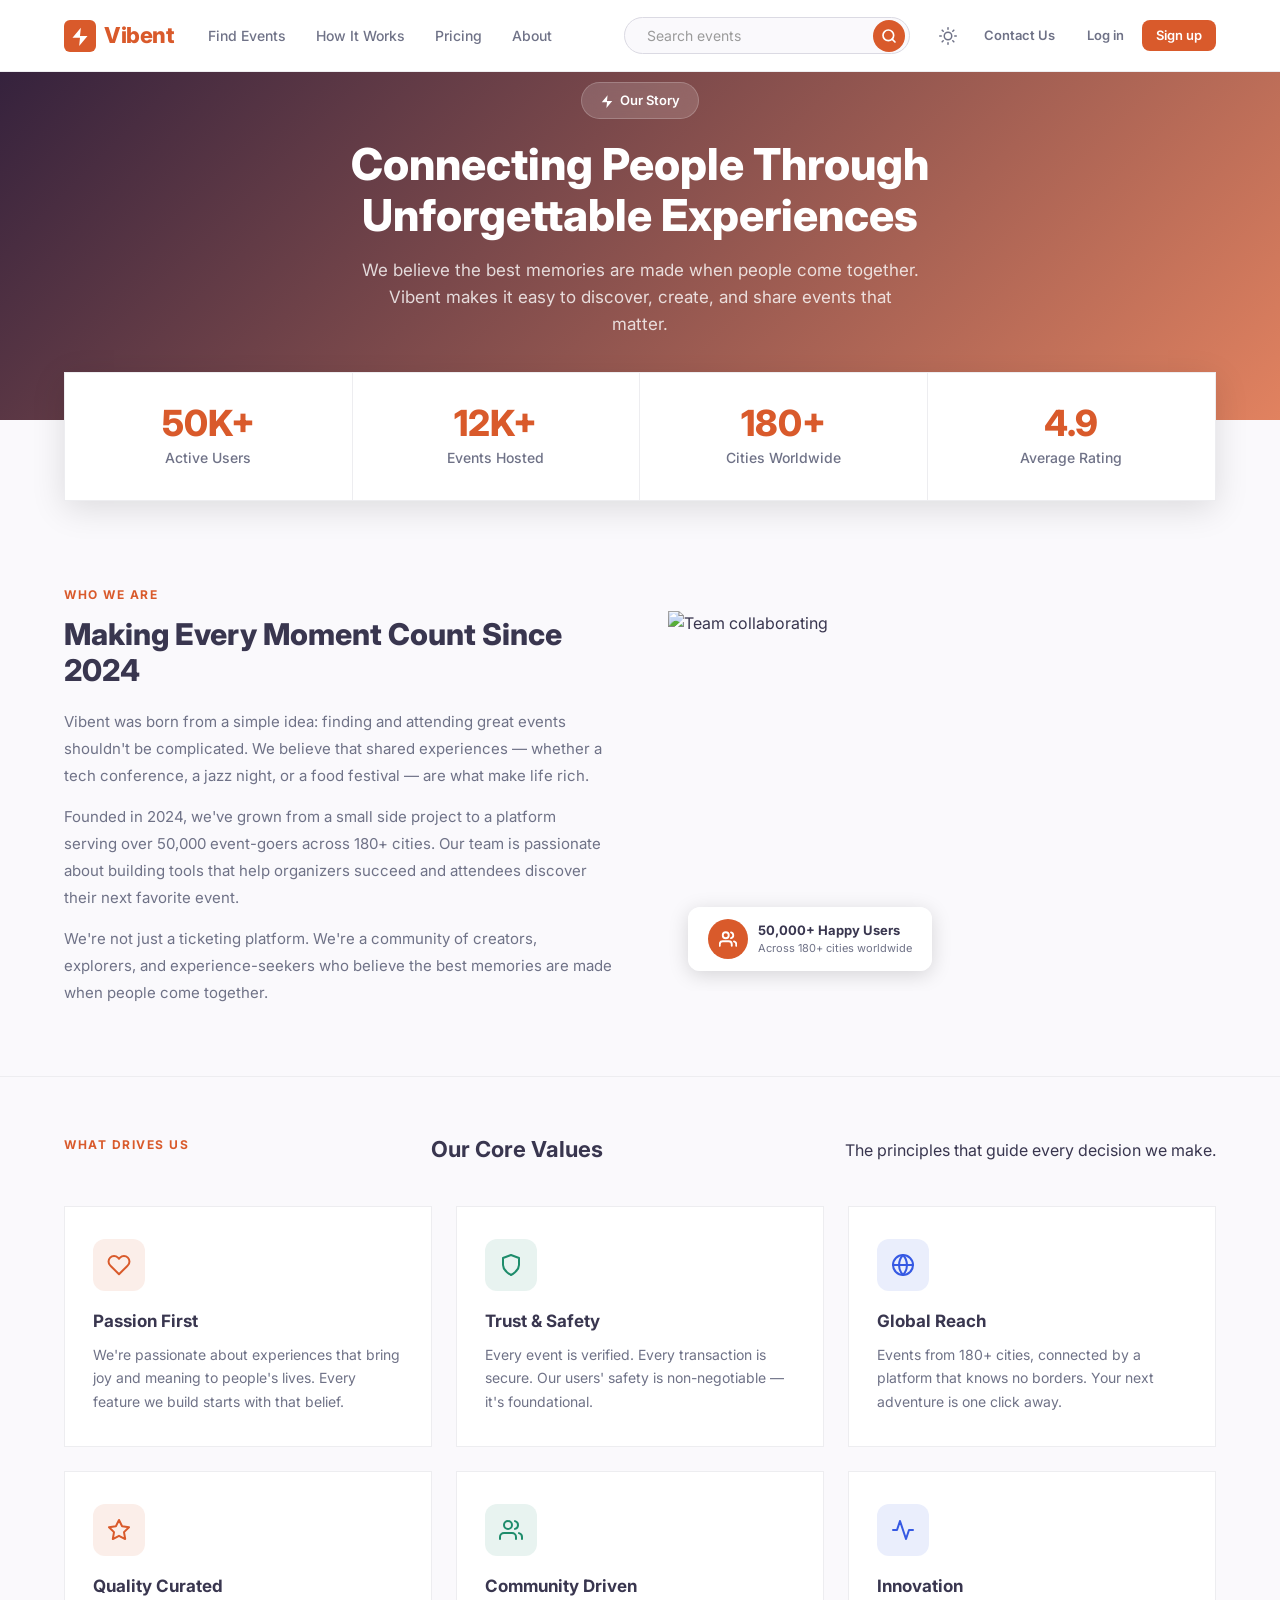
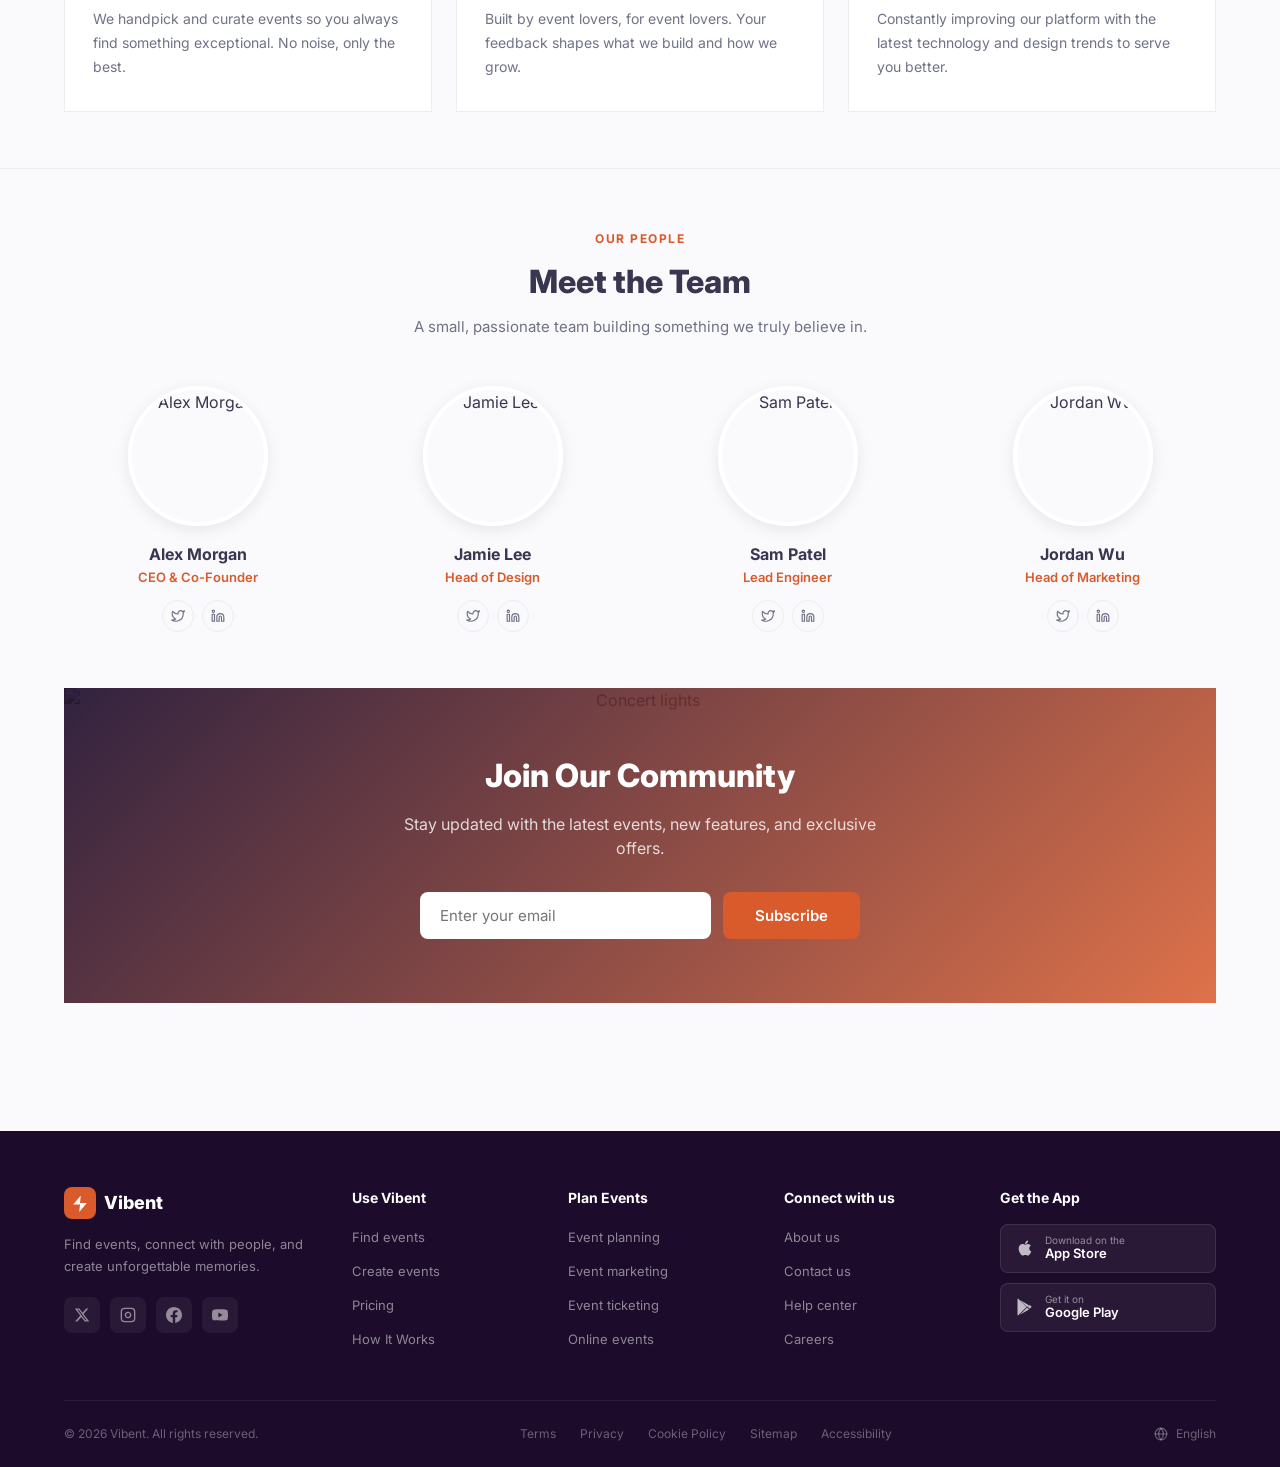
==== commit e2e8ae30: "Add user features: auth, bookings, profile, wishlist + contact form validation" ====
--- a/about.html
+++ b/about.html
@@ -2,17 +2,18 @@
 <html lang="en" data-theme="light">
 <head>
   <meta charset="UTF-8">
-  <meta name="viewport" content="width=device-width, initial-scale=1.0">
+  <meta name="viewport" content="width=device-width,initial-scale=1">
   <meta name="description" content="About Vibent — Our mission to connect people through unforgettable experiences.">
   <title>About — Vibent</title>
   <link rel="icon" type="image/svg+xml" href="favicon.svg">
   <link rel="preconnect" href="https://fonts.googleapis.com">
   <link rel="preconnect" href="https://fonts.gstatic.com" crossorigin>
+  <link rel="preconnect" href="https://images.unsplash.com">
   <link href="https://fonts.googleapis.com/css2?family=Inter:wght@400;500;600;700;800&display=swap" rel="stylesheet">
   <link rel="stylesheet" href="css/style.css">
-  <link rel="stylesheet" href="css/responsive.css">
-  <link rel="stylesheet" href="css/animations.css">
   <link rel="stylesheet" href="css/darkmode.css">
+  <link rel="stylesheet" href="css/responsive.css" media="print" onload="this.media='all'">
+  <link rel="stylesheet" href="css/animations.css" media="print" onload="this.media='all'">
   <style>
     .about-hero-v2 { position:relative; height:420px; display:flex; align-items:center; overflow:hidden; }
     .about-hero-v2__bg { position:absolute; inset:0; }
@@ -113,6 +114,15 @@
         Vibent
       </a>
       <div class="navbar__links" id="navLinks">
+        <div class="navbar__links-header">
+          <a href="index.html" class="navbar__brand">
+            <span class="navbar__brand-icon"><svg width="20" height="20" viewBox="0 0 24 24" fill="currentColor"><path d="M13 2L3 14h9l-1 10 10-12h-9l1-10z"/></svg></span>
+            Vibent
+          </a>
+          <button class="navbar__close" id="navClose" aria-label="Close menu">
+            <svg width="20" height="20" viewBox="0 0 24 24" fill="none" stroke="currentColor" stroke-width="2.5" stroke-linecap="round" stroke-linejoin="round"><line x1="18" y1="6" x2="6" y2="18"/><line x1="6" y1="6" x2="18" y2="18"/></svg>
+          </button>
+        </div>
         <a href="events.html" class="navbar__link">Find Events</a>
         <a href="how-it-works.html" class="navbar__link">How It Works</a>
         <a href="pricing.html" class="navbar__link">Pricing</a>
@@ -130,8 +140,9 @@
           <svg class="icon-sun" width="18" height="18" viewBox="0 0 24 24" fill="none" stroke="currentColor" stroke-width="2" stroke-linecap="round" stroke-linejoin="round"><circle cx="12" cy="12" r="5"/><line x1="12" y1="1" x2="12" y2="3"/><line x1="12" y1="21" x2="12" y2="23"/><line x1="4.22" y1="4.22" x2="5.64" y2="5.64"/><line x1="18.36" y1="18.36" x2="19.78" y2="19.78"/><line x1="1" y1="12" x2="3" y2="12"/><line x1="21" y1="12" x2="23" y2="12"/><line x1="4.22" y1="19.78" x2="5.64" y2="18.36"/><line x1="18.36" y1="5.64" x2="19.78" y2="4.22"/></svg>
           <svg class="icon-moon" width="18" height="18" viewBox="0 0 24 24" fill="none" stroke="currentColor" stroke-width="2" stroke-linecap="round" stroke-linejoin="round"><path d="M21 12.79A9 9 0 1 1 11.21 3 7 7 0 0 0 21 12.79z"/></svg>
         </button>
-        <a href="contact.html" class="btn btn--ghost" style="font-size:14px;">Contact Us</a>
-        <a href="pricing.html" class="btn btn--primary" style="font-size:14px;">Sign up</a>
+        <a href="contact.html" class="btn btn--ghost">Contact Us</a>
+        <a href="login.html" class="btn btn--ghost">Log in</a>
+        <a href="register.html" class="btn btn--primary">Sign up</a>
         <button class="navbar__hamburger" id="hamburger" aria-label="Menu">
           <span></span><span></span><span></span>
         </button>
@@ -142,7 +153,7 @@
   <!-- HERO -->
   <section class="about-hero-v2">
     <div class="about-hero-v2__bg">
-      <img src="https://images.unsplash.com/photo-1540575467063-178a50c2df87?w=1400&h=500&fit=crop" alt="Event crowd" loading="eager">
+      <img src="https://images.unsplash.com/photo-1540575467063-178a50c2df87?w=1400&h=500&fit=crop" alt="Event crowd" loading="eager" width="1400" height="500">
     </div>
     <div class="about-hero-v2__overlay"></div>
     <div class="container about-hero-v2__content">
@@ -191,7 +202,7 @@
           <p class="about-story__text">We're not just a ticketing platform. We're a community of creators, explorers, and experience-seekers who believe the best memories are made when people come together.</p>
         </div>
         <div class="about-story__image">
-          <img src="https://images.unsplash.com/photo-1522071820081-009f0129c71c?w=600&h=400&fit=crop" alt="Team collaborating" loading="lazy">
+          <img src="https://images.unsplash.com/photo-1522071820081-009f0129c71c?w=600&h=400&fit=crop" alt="Team collaborating" loading="lazy" width="600" height="400">
           <div class="about-story__image-badge">
             <div class="about-story__image-badge-icon">
               <svg width="18" height="18" viewBox="0 0 24 24" fill="none" stroke="currentColor" stroke-width="2.5" stroke-linecap="round" stroke-linejoin="round"><path d="M17 21v-2a4 4 0 0 0-4-4H5a4 4 0 0 0-4 4v2"/><circle cx="9" cy="7" r="4"/><path d="M23 21v-2a4 4 0 0 0-3-3.87"/><path d="M16 3.13a4 4 0 0 1 0 7.75"/></svg>
@@ -272,7 +283,7 @@
       <div class="about-team-v2">
         <div class="about-team-card">
           <div class="about-team-card__image">
-            <img src="https://images.unsplash.com/photo-1507003211169-0a1dd7228f2d?w=300&h=300&fit=crop&crop=face" alt="Alex Morgan" loading="lazy">
+            <img src="https://images.unsplash.com/photo-1507003211169-0a1dd7228f2d?w=300&h=300&fit=crop&crop=face" alt="Alex Morgan" loading="lazy" width="300" height="300">
           </div>
           <div class="about-team-card__name">Alex Morgan</div>
           <div class="about-team-card__role">CEO & Co-Founder</div>
@@ -283,7 +294,7 @@
         </div>
         <div class="about-team-card">
           <div class="about-team-card__image">
-            <img src="https://images.unsplash.com/photo-1494790108377-be9c29b29330?w=300&h=300&fit=crop&crop=face" alt="Jamie Lee" loading="lazy">
+            <img src="https://images.unsplash.com/photo-1494790108377-be9c29b29330?w=300&h=300&fit=crop&crop=face" alt="Jamie Lee" loading="lazy" width="300" height="300">
           </div>
           <div class="about-team-card__name">Jamie Lee</div>
           <div class="about-team-card__role">Head of Design</div>
@@ -294,7 +305,7 @@
         </div>
         <div class="about-team-card">
           <div class="about-team-card__image">
-            <img src="https://images.unsplash.com/photo-1472099645785-5658abf4ff4e?w=300&h=300&fit=crop&crop=face" alt="Sam Patel" loading="lazy">
+            <img src="https://images.unsplash.com/photo-1472099645785-5658abf4ff4e?w=300&h=300&fit=crop&crop=face" alt="Sam Patel" loading="lazy" width="300" height="300">
           </div>
           <div class="about-team-card__name">Sam Patel</div>
           <div class="about-team-card__role">Lead Engineer</div>
@@ -305,7 +316,7 @@
         </div>
         <div class="about-team-card">
           <div class="about-team-card__image">
-            <img src="https://images.unsplash.com/photo-1438761681033-6461ffad8d80?w=300&h=300&fit=crop&crop=face" alt="Jordan Wu" loading="lazy">
+            <img src="https://images.unsplash.com/photo-1438761681033-6461ffad8d80?w=300&h=300&fit=crop&crop=face" alt="Jordan Wu" loading="lazy" width="300" height="300">
           </div>
           <div class="about-team-card__name">Jordan Wu</div>
           <div class="about-team-card__role">Head of Marketing</div>
@@ -323,7 +334,7 @@
     <div class="container">
       <div class="about-cta">
         <div class="about-cta__bg">
-          <img src="https://images.unsplash.com/photo-1492684223066-81342ee5ff30?w=1200&h=500&fit=crop" alt="Concert lights" loading="lazy">
+          <img src="https://images.unsplash.com/photo-1492684223066-81342ee5ff30?w=1200&h=500&fit=crop" alt="Concert lights" loading="lazy" width="1200" height="500">
         </div>
         <div class="about-cta__overlay"></div>
         <div class="about-cta__content">
@@ -341,7 +352,7 @@
   <footer class="footer">
     <div class="container">
       <!-- Main Grid -->
-      <div style="display:grid;grid-template-columns:1.4fr 1fr 1fr 1fr 1.2fr;gap:36px;padding-bottom:40px;border-bottom:1px solid rgba(255,255,255,0.08);">
+      <div class="footer__main-grid">
         <!-- Brand -->
         <div>
           <a href="index.html" style="display:inline-flex;align-items:center;gap:8px;text-decoration:none;margin-bottom:14px;">
@@ -436,10 +447,11 @@
   <button class="back-to-top" id="backToTop" aria-label="Back to top">
     <svg width="18" height="18" viewBox="0 0 24 24" fill="none" stroke="currentColor" stroke-width="2.5" stroke-linecap="round" stroke-linejoin="round"><polyline points="18 15 12 9 6 15"/></svg>
   </button>
-  <script src="js/utils.js"></script>
-  <script src="js/darkmode.js"></script>
-  <script src="js/search.js"></script>
-  <script src="js/events.js"></script>
-  <script src="js/main.js"></script>
+  <script src="js/utils.js" defer></script>
+  <script src="js/darkmode.js" defer></script>
+  <script src="js/search.js" defer></script>
+  <script src="js/events.js" defer></script>
+  <script src="js/auth.js" defer></script>
+  <script src="js/main.js" defer></script>
 </body>
 </html>
--- a/css/style.css
+++ b/css/style.css
@@ -131,7 +131,11 @@
   flex-shrink: 0; transition: background 0.2s;
 }
 .navbar__search-btn:hover { background: var(--primary-hover); }
-.navbar__actions { display: flex; align-items: center; gap: 6px; flex-shrink: 0; }
+.navbar__actions { display: flex; align-items: center; gap: 4px; flex-shrink: 0; }
+.navbar__actions .btn { padding: 6px 14px; font-size: 13px; }
+.mobile-auth-links, .mobile-logout { display: none; }
+.mobile-auth-links { gap: 8px; padding: 8px 14px; margin-top: 8px; }
+.mobile-logout { padding: 8px 14px; margin-top: 8px; }
 
 /* Theme Toggle */
 .theme-toggle {
@@ -154,6 +158,21 @@
 .navbar__hamburger.active span:nth-child(1) { transform: translateY(7px) rotate(45deg); }
 .navbar__hamburger.active span:nth-child(2) { opacity: 0; }
 .navbar__hamburger.active span:nth-child(3) { transform: translateY(-7px) rotate(-45deg); }
+
+/* Mobile Menu Header (visible only inside slide-out panel) */
+.navbar__links-header {
+  display: none; align-items: center; justify-content: space-between;
+  padding: 0 0 16px; margin-bottom: 8px;
+  border-bottom: 1px solid var(--border-light);
+}
+.navbar__links-header .navbar__brand { font-size: 20px; }
+.navbar__close {
+  width: 36px; height: 36px; display: flex; align-items: center; justify-content: center;
+  border-radius: 50%; color: var(--text-secondary); transition: all 0.2s;
+  flex-shrink: 0;
+}
+.navbar__close:hover { background: var(--primary-light); color: var(--primary); }
+
 .nav-overlay {
   position: fixed; inset: 0; background: rgba(0,0,0,0.5);
   z-index: 998; opacity: 0; pointer-events: none; transition: opacity 0.3s;
@@ -438,11 +457,22 @@
 .newsletter__form input {
   padding: 12px 18px; border: 1px solid rgba(255,255,255,0.2);
   background: rgba(255,255,255,0.1); border-radius: var(--radius);
-  color: #fff; min-width: 260px; outline: none; font-size: 14px;
+  color: #fff;  outline: none; font-size: 14px;
   transition: border-color 0.2s;
 }
 .newsletter__form input::placeholder { color: rgba(255,255,255,0.5); }
 .newsletter__form input:focus { border-color: rgba(255,255,255,0.5); }
+
+/* ---------- HOW IT WORKS HOME PREVIEW ---------- */
+.hiw-home-grid {
+  display: grid; grid-template-columns: repeat(3, 1fr);
+  gap: 32px; max-width: 960px; margin: 0 auto;
+}
+.footer__main-grid {
+  display: grid; grid-template-columns: 1.4fr 1fr 1fr 1fr 1.2fr;
+  gap: 36px; padding-bottom: 40px;
+  border-bottom: 1px solid rgba(255,255,255,0.08);
+}
 
 /* ---------- FOOTER ---------- */
 .footer {
@@ -793,7 +823,7 @@
 }
 .ev-filters__search input::placeholder { color: var(--text-muted); }
 .ev-filters__selects {
-  display: flex; gap: 10px; flex-shrink: 0;
+  display: flex; gap: 10px; flex-shrink: 0; flex-wrap: wrap;
 }
 .ev-filters__selects select {
   padding: 8px 14px; background: var(--bg);
@@ -815,19 +845,19 @@
 /* Event Card (new) */
 .ev-card {
   background: var(--bg-white); border-radius: var(--radius-lg);
-  overflow: hidden; transition: box-shadow 0.25s, transform 0.25s;
-  border: 1px solid var(--border-light); display: flex; flex-direction: column;
-}
-.ev-card:hover { box-shadow: var(--shadow-md); transform: translateY(-3px); }
+  overflow: hidden; transition: box-shadow 0.2s;
+  border: 1px solid var(--border-light); display: flex; flex-direction: column; cursor: pointer;
+}
+.ev-card:hover { box-shadow: var(--shadow-md); }
 .ev-card__img {
   position: relative; aspect-ratio: 16/10; overflow: hidden;
   background: var(--border-light); display: block;
 }
 .ev-card__img img {
   width: 100%; height: 100%; object-fit: cover;
-  transition: transform 0.4s;
-}
-.ev-card:hover .ev-card__img img { transform: scale(1.05); }
+  transition: transform 0.3s;
+}
+.ev-card:hover .ev-card__img img { transform: scale(1.03); }
 .ev-card__badge {
   position: absolute; top: 12px; left: 12px;
   padding: 4px 12px; background: var(--primary);
@@ -1069,19 +1099,253 @@
 .about-value h3 { font-size: 16px; font-weight: 700; color: var(--text); margin-bottom: 6px; }
 .about-value p { font-size: 14px; color: var(--text-secondary); line-height: 1.6; }
 
-/* ---------- RESPONSIVE ADDITIONS ---------- */
-@media (max-width: 768px) {
-  .hero-img { height: 320px; }
-  .hero-img__title { font-size: 24px; }
-  .dest-grid { grid-template-columns: repeat(2, 1fr); }
-  .pricing-grid { grid-template-columns: 1fr; }
-  .hiw-steps { grid-template-columns: 1fr; gap: 32px; }
-  .about-values { grid-template-columns: 1fr; }
-  .cities-list { gap: 6px 16px; }
-}
-@media (max-width: 480px) {
-  .hero-img { height: 260px; }
-  .hero-img__title { font-size: 20px; }
-  .dest-grid { grid-template-columns: 1fr 1fr; gap: 10px; }
-  .dest-card { height: 130px; }
-}
+/* ============================================
+   AUTH PAGES (Login / Register)
+   ============================================ */
+.auth-page {
+  display: grid; grid-template-columns: 1fr 1fr;
+  min-height: calc(100vh - var(--nav-h));
+  margin-top: var(--nav-h);
+}
+.auth-page__visual {
+  background: linear-gradient(135deg, var(--dark) 0%, #2A1245 50%, #3D1A6E 100%);
+  display: flex; align-items: center; justify-content: center;
+  padding: 48px; position: relative; overflow: hidden;
+}
+.auth-page__visual::before {
+  content: ''; position: absolute; inset: 0;
+  background: radial-gradient(ellipse at 30% 50%, rgba(217,90,43,0.15) 0%, transparent 60%),
+              radial-gradient(ellipse at 70% 30%, rgba(54,89,227,0.1) 0%, transparent 50%);
+}
+.auth-page__visual-content { position: relative; z-index: 1; max-width: 420px; }
+.auth-page__brand { display: flex; align-items: center; gap: 12px; margin-bottom: 32px; }
+.auth-page__visual-content h2 { font-size: 28px; font-weight: 800; color: #fff; margin-bottom: 12px; line-height: 1.25; }
+.auth-page__visual-content p { font-size: 15px; color: rgba(255,255,255,0.7); line-height: 1.7; margin-bottom: 36px; }
+.auth-page__stats { display: flex; gap: 32px; }
+.auth-page__stat { text-align: left; }
+.auth-page__stat-num { display: block; font-size: 24px; font-weight: 800; color: #fff; }
+.auth-page__stat-label { font-size: 13px; color: rgba(255,255,255,0.5); }
+.auth-page__form-side {
+  display: flex; align-items: center; justify-content: center;
+  padding: 48px; background: var(--bg);
+}
+.auth-form-wrapper { width: 100%; max-width: 420px; }
+.auth-form__title { font-size: 28px; font-weight: 800; color: var(--text); margin-bottom: 8px; }
+.auth-form__subtitle { font-size: 15px; color: var(--text-secondary); margin-bottom: 28px; }
+.auth-form .form-group { margin-bottom: 16px; }
+.auth-form .form-row { display: grid; grid-template-columns: 1fr 1fr; gap: 12px; }
+.auth-form__divider {
+  display: flex; align-items: center; gap: 16px;
+  margin: 24px 0; color: var(--text-muted); font-size: 13px;
+}
+.auth-form__divider::before, .auth-form__divider::after {
+  content: ''; flex: 1; height: 1px; background: var(--border);
+}
+.auth-form__switch { text-align: center; font-size: 14px; color: var(--text-secondary); }
+.auth-form__switch a { color: var(--primary); font-weight: 600; }
+.auth-form__switch a:hover { text-decoration: underline; }
+
+.form-input-group { position: relative; display: flex; align-items: center; }
+.form-input-group input { padding-right: 44px; }
+.form-input-group__toggle {
+  position: absolute; right: 4px; width: 36px; height: 36px;
+  display: flex; align-items: center; justify-content: center;
+  color: var(--text-muted); border-radius: var(--radius); transition: color 0.2s;
+}
+.form-input-group__toggle:hover { color: var(--primary); }
+
+.form-group--error input, .form-group--error textarea, .form-group--error select { border-color: #EF4444; }
+.form-error { display: block; font-size: 12px; color: #EF4444; margin-top: 4px; min-height: 0; }
+.form-check { display: flex; align-items: flex-start; gap: 8px; margin-bottom: 16px; font-size: 13px; color: var(--text-secondary); }
+.form-check input[type="checkbox"] { width: 16px; height: 16px; margin-top: 2px; accent-color: var(--primary); flex-shrink: 0; }
+.form-check a { color: var(--primary); font-weight: 500; }
+
+/* ============================================
+   NAVBAR USER DROPDOWN
+   ============================================ */
+.navbar__user { position: relative; }
+.navbar__user-btn {
+  display: flex; align-items: center; gap: 8px;
+  padding: 4px 8px 4px 4px; border-radius: var(--radius-full);
+  transition: background 0.2s; cursor: pointer; border: none; background: none;
+}
+.navbar__user-btn:hover { background: var(--primary-light); }
+.navbar__avatar {
+  width: 32px; height: 32px; border-radius: 50%;
+  background: var(--primary); color: #fff;
+  display: flex; align-items: center; justify-content: center;
+  font-size: 12px; font-weight: 700; flex-shrink: 0;
+}
+.navbar__avatar--lg { width: 40px; height: 40px; font-size: 14px; }
+.navbar__username { font-size: 14px; font-weight: 600; color: var(--text); }
+.navbar__dropdown {
+  position: absolute; top: calc(100% + 8px); right: 0;
+  width: 260px; background: var(--bg-white); border: 1px solid var(--border);
+  border-radius: var(--radius-lg); box-shadow: var(--shadow-lg);
+  opacity: 0; visibility: hidden; transform: translateY(-8px);
+  transition: all 0.2s; z-index: 100; overflow: hidden;
+}
+.navbar__dropdown.open { opacity: 1; visibility: visible; transform: translateY(0); }
+.navbar__dropdown-header { display: flex; align-items: center; gap: 12px; padding: 16px; border-bottom: 1px solid var(--border-light); }
+.navbar__dropdown-name { font-size: 14px; font-weight: 700; color: var(--text); }
+.navbar__dropdown-email { font-size: 12px; color: var(--text-muted); }
+.navbar__dropdown-divider { height: 1px; background: var(--border-light); margin: 4px 0; }
+.navbar__dropdown-item {
+  display: flex; align-items: center; gap: 10px;
+  padding: 10px 16px; font-size: 14px; color: var(--text-secondary);
+  transition: all 0.15s; cursor: pointer; width: 100%; text-align: left;
+  background: none; border: none; font-family: inherit;
+}
+.navbar__dropdown-item:hover { background: var(--primary-light); color: var(--primary); }
+.navbar__dropdown-item--danger { color: #EF4444; }
+.navbar__dropdown-item--danger:hover { background: rgba(239,68,68,0.08); color: #EF4444; }
+
+/* ============================================
+   PROFILE PAGE
+   ============================================ */
+.profile-layout { display: grid; grid-template-columns: 280px 1fr; gap: 40px; align-items: start; }
+.profile-card {
+  background: var(--bg-white); border: 1px solid var(--border-light);
+  border-radius: var(--radius-lg); padding: 32px; text-align: center;
+}
+.profile-card__avatar {
+  width: 72px; height: 72px; border-radius: 50%;
+  background: var(--primary); color: #fff;
+  display: flex; align-items: center; justify-content: center;
+  font-size: 28px; font-weight: 800; margin: 0 auto 16px;
+}
+.profile-card__name { font-size: 18px; font-weight: 700; color: var(--text); margin-bottom: 4px; }
+.profile-card__email { font-size: 13px; color: var(--text-muted); margin-bottom: 4px; }
+.profile-card__joined { font-size: 12px; color: var(--text-muted); margin-bottom: 20px; }
+.profile-card__stats {
+  display: grid; grid-template-columns: 1fr 1fr; gap: 1px;
+  background: var(--border-light); border-radius: var(--radius); overflow: hidden;
+}
+.profile-stat {
+  display: flex; flex-direction: column; align-items: center;
+  padding: 14px; background: var(--bg-white); text-decoration: none; transition: background 0.2s;
+}
+.profile-stat:hover { background: var(--bg); }
+.profile-stat__num { font-size: 20px; font-weight: 800; color: var(--primary); }
+.profile-stat__label { font-size: 12px; color: var(--text-muted); }
+.profile-nav {
+  display: flex; flex-direction: column; gap: 2px;
+  background: var(--bg-white); border: 1px solid var(--border-light);
+  border-radius: var(--radius-lg); padding: 8px; margin-top: 16px;
+}
+.profile-nav__link {
+  display: flex; align-items: center; gap: 10px;
+  padding: 10px 14px; font-size: 14px; font-weight: 500;
+  color: var(--text-secondary); border-radius: var(--radius);
+  transition: all 0.15s; text-decoration: none;
+}
+.profile-nav__link:hover { background: var(--primary-light); color: var(--primary); }
+.profile-nav__link.active { background: var(--primary); color: #fff; }
+.profile-nav__link.active svg { stroke: #fff; }
+.profile-section {
+  background: var(--bg-white); border: 1px solid var(--border-light);
+  border-radius: var(--radius-lg); padding: 32px; margin-bottom: 24px;
+}
+.profile-section__title { font-size: 18px; font-weight: 700; color: var(--text); margin-bottom: 4px; }
+.profile-section__desc { font-size: 14px; color: var(--text-secondary); margin-bottom: 20px; }
+.profile-section--danger { border-color: rgba(239,68,68,0.2); }
+.profile-form .form-group { margin-bottom: 16px; }
+.profile-form .form-row { display: grid; grid-template-columns: 1fr 1fr; gap: 12px; }
+
+/* ============================================
+   BOOKING MODAL
+   ============================================ */
+.modal-overlay {
+  position: fixed; inset: 0; z-index: 5000;
+  background: rgba(0,0,0,0.6); backdrop-filter: blur(4px);
+  display: flex; align-items: center; justify-content: center;
+  padding: 24px; opacity: 0; visibility: hidden; transition: all 0.3s;
+}
+.modal-overlay.open { opacity: 1; visibility: visible; }
+.modal {
+  background: var(--bg-white); border-radius: var(--radius-lg);
+  width: 100%; max-width: 480px; max-height: 90vh; overflow-y: auto;
+  box-shadow: 0 24px 48px rgba(0,0,0,0.2);
+  transform: translateY(20px) scale(0.98); transition: transform 0.3s;
+}
+.modal-overlay.open .modal { transform: translateY(0) scale(1); }
+.modal__header {
+  display: flex; align-items: center; justify-content: space-between;
+  padding: 20px 24px; border-bottom: 1px solid var(--border-light);
+}
+.modal__title { font-size: 18px; font-weight: 700; color: var(--text); }
+.modal__close {
+  width: 32px; height: 32px; display: flex; align-items: center; justify-content: center;
+  border-radius: 50%; color: var(--text-muted); transition: all 0.2s;
+}
+.modal__close:hover { background: var(--primary-light); color: var(--primary); }
+.modal__body { padding: 24px; }
+.modal-event-info { margin-bottom: 20px; }
+
+.ticket-options { display: flex; flex-direction: column; gap: 8px; }
+.ticket-option {
+  display: flex; align-items: center; gap: 12px;
+  padding: 14px 16px; border: 2px solid var(--border);
+  border-radius: var(--radius); cursor: pointer; transition: all 0.2s;
+}
+.ticket-option:has(input:checked) { border-color: var(--primary); background: var(--primary-light); }
+.ticket-option input { display: none; }
+.ticket-option__content { display: flex; align-items: center; justify-content: space-between; width: 100%; }
+.ticket-option__name { font-size: 14px; font-weight: 600; color: var(--text); }
+.ticket-option__price { font-size: 14px; font-weight: 700; color: var(--text); }
+
+.qty-selector { display: flex; align-items: center; border: 1px solid var(--border); border-radius: var(--radius); overflow: hidden; width: fit-content; }
+.qty-btn {
+  width: 44px; height: 44px; display: flex; align-items: center; justify-content: center;
+  font-size: 18px; font-weight: 600; color: var(--text);
+  background: var(--bg); transition: all 0.15s; border: none; cursor: pointer;
+}
+.qty-btn:hover { background: var(--primary-light); color: var(--primary); }
+.qty-selector input {
+  width: 56px; height: 44px; text-align: center; border: none;
+  border-left: 1px solid var(--border); border-right: 1px solid var(--border);
+  font-size: 16px; font-weight: 700; color: var(--text); background: var(--bg-white); outline: none;
+  -moz-appearance: textfield;
+}
+.qty-selector input::-webkit-outer-spin-button, .qty-selector input::-webkit-inner-spin-button { -webkit-appearance: none; }
+
+.booking-summary { background: var(--bg); border: 1px solid var(--border-light); border-radius: var(--radius); padding: 16px; margin: 20px 0; }
+.booking-summary__row { display: flex; justify-content: space-between; align-items: center; padding: 6px 0; font-size: 14px; color: var(--text-secondary); }
+.booking-summary__total { border-top: 1px solid var(--border); margin-top: 8px; padding-top: 10px; font-weight: 700; color: var(--text); font-size: 16px; }
+
+/* ============================================
+   BOOKINGS PAGE
+   ============================================ */
+.bookings-stats { display: grid; grid-template-columns: repeat(3, 1fr); gap: 16px; margin-bottom: 32px; }
+.booking-stat-card { background: var(--bg-white); border: 1px solid var(--border-light); border-radius: var(--radius-lg); padding: 24px; text-align: center; }
+.booking-stat-card__icon { width: 44px; height: 44px; border-radius: var(--radius); display: flex; align-items: center; justify-content: center; margin: 0 auto 12px; }
+.booking-stat-card__num { font-size: 24px; font-weight: 800; color: var(--text); margin-bottom: 4px; }
+.booking-stat-card__label { font-size: 13px; color: var(--text-muted); }
+
+.bookings-tabs { display: flex; gap: 0; border-bottom: 1px solid var(--border-light); margin-bottom: 28px; }
+.bookings-tab { padding: 12px 20px; font-size: 14px; font-weight: 600; color: var(--text-secondary); border: none; border-bottom: 2px solid transparent; background: none; cursor: pointer; transition: all 0.2s; }
+.bookings-tab:hover { color: var(--primary); }
+.bookings-tab.active { color: var(--primary); border-bottom-color: var(--primary); }
+
+.bookings-list { display: flex; flex-direction: column; gap: 16px; }
+.booking-card { display: flex; background: var(--bg-white); border: 1px solid var(--border-light); border-radius: var(--radius-lg); overflow: hidden; transition: box-shadow 0.2s; }
+.booking-card:hover { box-shadow: var(--shadow-md); }
+.booking-card__image { width: 200px; flex-shrink: 0; overflow: hidden; }
+.booking-card__image img { width: 100%; height: 100%; object-fit: cover; }
+.booking-card__content { flex: 1; padding: 20px; display: flex; flex-direction: column; }
+.booking-card__header { display: flex; justify-content: space-between; align-items: flex-start; gap: 12px; margin-bottom: 12px; }
+.booking-card__title { font-size: 16px; font-weight: 700; color: var(--text); margin-bottom: 4px; }
+.booking-card__title a { color: inherit; text-decoration: none; }
+.booking-card__title a:hover { color: var(--primary); }
+.booking-card__id { font-size: 12px; color: var(--text-muted); }
+.booking-status { padding: 4px 12px; border-radius: var(--radius-full); font-size: 12px; font-weight: 600; white-space: nowrap; flex-shrink: 0; }
+.booking-status--confirmed { background: rgba(30,140,107,0.1); color: var(--accent); }
+.booking-status--cancelled { background: rgba(239,68,68,0.1); color: #EF4444; }
+.booking-status--pending { background: rgba(217,90,43,0.1); color: var(--primary); }
+.booking-card__details { display: flex; flex-wrap: wrap; gap: 12px; margin-bottom: 12px; }
+.booking-card__detail { display: flex; align-items: center; gap: 5px; font-size: 13px; color: var(--text-secondary); }
+.booking-card__detail svg { color: var(--text-muted); flex-shrink: 0; }
+.booking-card__footer { display: flex; align-items: center; justify-content: space-between; margin-top: auto; padding-top: 12px; border-top: 1px solid var(--border-light); }
+.booking-card__price { font-size: 18px; font-weight: 800; color: var(--text); }
+
+
--- a/css/darkmode.css
+++ b/css/darkmode.css
@@ -62,3 +62,35 @@
 [data-theme="dark"] .ev-card__save { background: rgba(28,28,36,0.9); }
 [data-theme="dark"] .ev-load-more { background: var(--bg); border-color: var(--border); color: var(--text); }
 [data-theme="dark"] .ev-load-more:hover { border-color: var(--primary); color: var(--primary); }
+
+/* Dark mode: Auth pages */
+[data-theme="dark"] .auth-page__form-side { background: var(--bg); }
+[data-theme="dark"] .form-input-group__toggle { color: var(--text-muted); }
+[data-theme="dark"] .ticket-option { background: var(--bg); border-color: var(--border); }
+[data-theme="dark"] .ticket-option:has(input:checked) { background: var(--primary-light); border-color: var(--primary); }
+
+/* Dark mode: Profile */
+[data-theme="dark"] .profile-card { background: var(--bg); border-color: var(--border); }
+[data-theme="dark"] .profile-nav { background: var(--bg); border-color: var(--border); }
+[data-theme="dark"] .profile-section { background: var(--bg); border-color: var(--border); }
+[data-theme="dark"] .profile-card__stats { background: var(--border); }
+[data-theme="dark"] .profile-stat { background: var(--bg); }
+
+/* Dark mode: Navbar dropdown */
+[data-theme="dark"] .navbar__dropdown { background: var(--bg-white); border-color: var(--border); }
+[data-theme="dark"] .navbar__dropdown-header { border-color: var(--border); }
+[data-theme="dark"] .navbar__dropdown-divider { background: var(--border); }
+
+/* Dark mode: Booking modal */
+[data-theme="dark"] .modal { background: var(--bg-white); }
+[data-theme="dark"] .modal__header { border-color: var(--border); }
+[data-theme="dark"] .booking-summary { background: var(--bg); border-color: var(--border); }
+[data-theme="dark"] .qty-selector { border-color: var(--border); }
+[data-theme="dark"] .qty-btn { background: var(--bg); color: var(--text); }
+[data-theme="dark"] .qty-selector input { background: var(--bg-white); color: var(--text); }
+
+/* Dark mode: Bookings page */
+[data-theme="dark"] .booking-stat-card { background: var(--bg); border-color: var(--border); }
+[data-theme="dark"] .booking-card { background: var(--bg); border-color: var(--border); }
+[data-theme="dark"] .booking-card__footer { border-color: var(--border); }
+[data-theme="dark"] .bookings-tabs { border-color: var(--border); }
--- a/css/responsive.css
+++ b/css/responsive.css
@@ -3,6 +3,8 @@
    ============================================ */
 
 @media (max-width: 1024px) {
+  .navbar__search { display: none; }
+  .auth-page__form-side { padding: 40px 32px; }
   .footer__grid { grid-template-columns: 1fr 1fr; }
   .footer__grid > :first-child { grid-column: span 2; }
   .footer__grid > :last-child { grid-column: span 2; }
@@ -22,10 +24,16 @@
     z-index: 999; align-items: stretch;
   }
   .navbar__links.open { right: 0; }
+  .navbar__links-header { display: flex; }
   .navbar__link { padding: 12px 14px; width: 100%; font-size: 15px; border-radius: var(--radius); }
+  .navbar__spacer { display: none; }
   .navbar__hamburger { display: flex; }
   .navbar__search { display: none; }
   .navbar__actions .btn { display: none; }
+  .navbar__actions { margin-left: auto; }
+  .navbar__inner { gap: 12px; }
+
+  .mobile-auth-links, .mobile-logout { display: flex; }
 
   .hero { padding-top: calc(var(--nav-h) + 32px); padding-bottom: 40px; }
   .hero__title { font-size: 24px; }
@@ -49,6 +57,9 @@
   .footer__grid > :first-child { grid-column: span 2; }
   .footer__grid > :last-child { grid-column: span 2; }
   .footer__bottom { flex-direction: column; gap: 12px; text-align: center; }
+  .footer__main-grid { grid-template-columns: 1fr 1fr; gap: 24px; }
+  .footer__main-grid > :first-child { grid-column: span 2; }
+  .footer__main-grid > :last-child { grid-column: span 2; }
 
   .section { padding: 40px 0; }
   .section__header { margin-bottom: 16px; }
@@ -56,6 +67,7 @@
 
 @media (max-width: 480px) {
   .container { padding: 0 16px; }
+  .navbar__inner { padding: 0 16px; gap: 10px; }
   .hero__title { font-size: 22px; }
   .hero__subtitle { font-size: 14px; }
 
@@ -66,6 +78,8 @@
   .footer__grid { grid-template-columns: 1fr; }
   .footer__grid > :first-child, .footer__grid > :last-child { grid-column: span 1; }
   .footer { padding-top: 40px; margin-top: 48px; }
+  .footer__main-grid { grid-template-columns: 1fr; gap: 20px; }
+  .footer__main-grid > :first-child, .footer__main-grid > :last-child { grid-column: span 1; }
 
   .team-grid { grid-template-columns: 1fr 1fr; }
   .event-detail__image { height: 220px; }
@@ -78,11 +92,12 @@
 }
 
 @media (max-width: 768px) {
-  .hero-img { height: 280px; }
+  .hero-img { height: 380px; padding-top: calc(var(--nav-h) + 140px); }
   .hero-img__title { font-size: 22px; }
   .dest-grid { grid-template-columns: repeat(2, 1fr); }
   .pricing-grid { grid-template-columns: 1fr; gap: 24px; }
   .hiw-steps { grid-template-columns: 1fr; gap: 32px; }
+  .hiw-home-grid { grid-template-columns: 1fr; gap: 24px; max-width: 400px; }
   .about-values { grid-template-columns: 1fr; }
   .about__team-grid { grid-template-columns: repeat(2, 1fr); }
   .cities-list { gap: 6px 16px; }
@@ -94,7 +109,7 @@
 }
 
 @media (max-width: 480px) {
-  .hero-img { height: 220px; }
+  .hero-img { height: 320px; padding-top: calc(var(--nav-h) + 130px); }
   .hero-img__title { font-size: 20px; }
   .dest-grid { grid-template-columns: 1fr 1fr; gap: 10px; }
   .dest-card { height: 120px; }
@@ -114,10 +129,37 @@
   .ev-filters { flex-direction: column; align-items: stretch; }
   .ev-filters__search { border-right: none; border-bottom: 1px solid var(--border-light); padding-right: 0; padding-bottom: 12px; }
   .ev-filters__selects { width: 100%; }
-  .ev-filters__selects select { flex: 1; }
+  .ev-filters__selects select { flex: 1 1 45%; min-width: 140px; }
 }
 @media (max-width: 480px) {
   .ev-grid { grid-template-columns: 1fr; }
   .ev-hero__content h1 { font-size: 22px; }
   .ev-filters__selects { flex-direction: column; }
 }
+
+/* Auth/Profile/Bookings responsive */
+@media (max-width: 1024px) {
+  .profile-layout { grid-template-columns: 1fr; }
+}
+
+@media (max-width: 768px) {
+  .auth-page { grid-template-columns: 1fr; margin-top: var(--nav-h); }
+  .auth-page__visual { display: none; }
+  .auth-page__form-side { padding: 32px 24px; }
+  .profile-layout { grid-template-columns: 1fr; gap: 24px; }
+  .profile-form .form-row { grid-template-columns: 1fr; }
+  .bookings-stats { grid-template-columns: 1fr; gap: 12px; }
+  .booking-card { flex-direction: column; }
+  .booking-card__image { width: 100%; height: 180px; }
+  .booking-card__header { flex-direction: column; gap: 8px; }
+  .modal-overlay { padding: 0; align-items: flex-end; }
+  .modal { border-radius: var(--radius-lg) var(--radius-lg) 0 0; max-height: 85vh; }
+  .navbar__username { display: none; }
+  .navbar__dropdown { width: 220px; right: -8px; }
+}
+
+@media (max-width: 480px) {
+  .auth-form .form-row { grid-template-columns: 1fr; }
+  .booking-card__details { flex-direction: column; gap: 6px; }
+  .navbar__dropdown { width: 200px; right: -12px; }
+}
